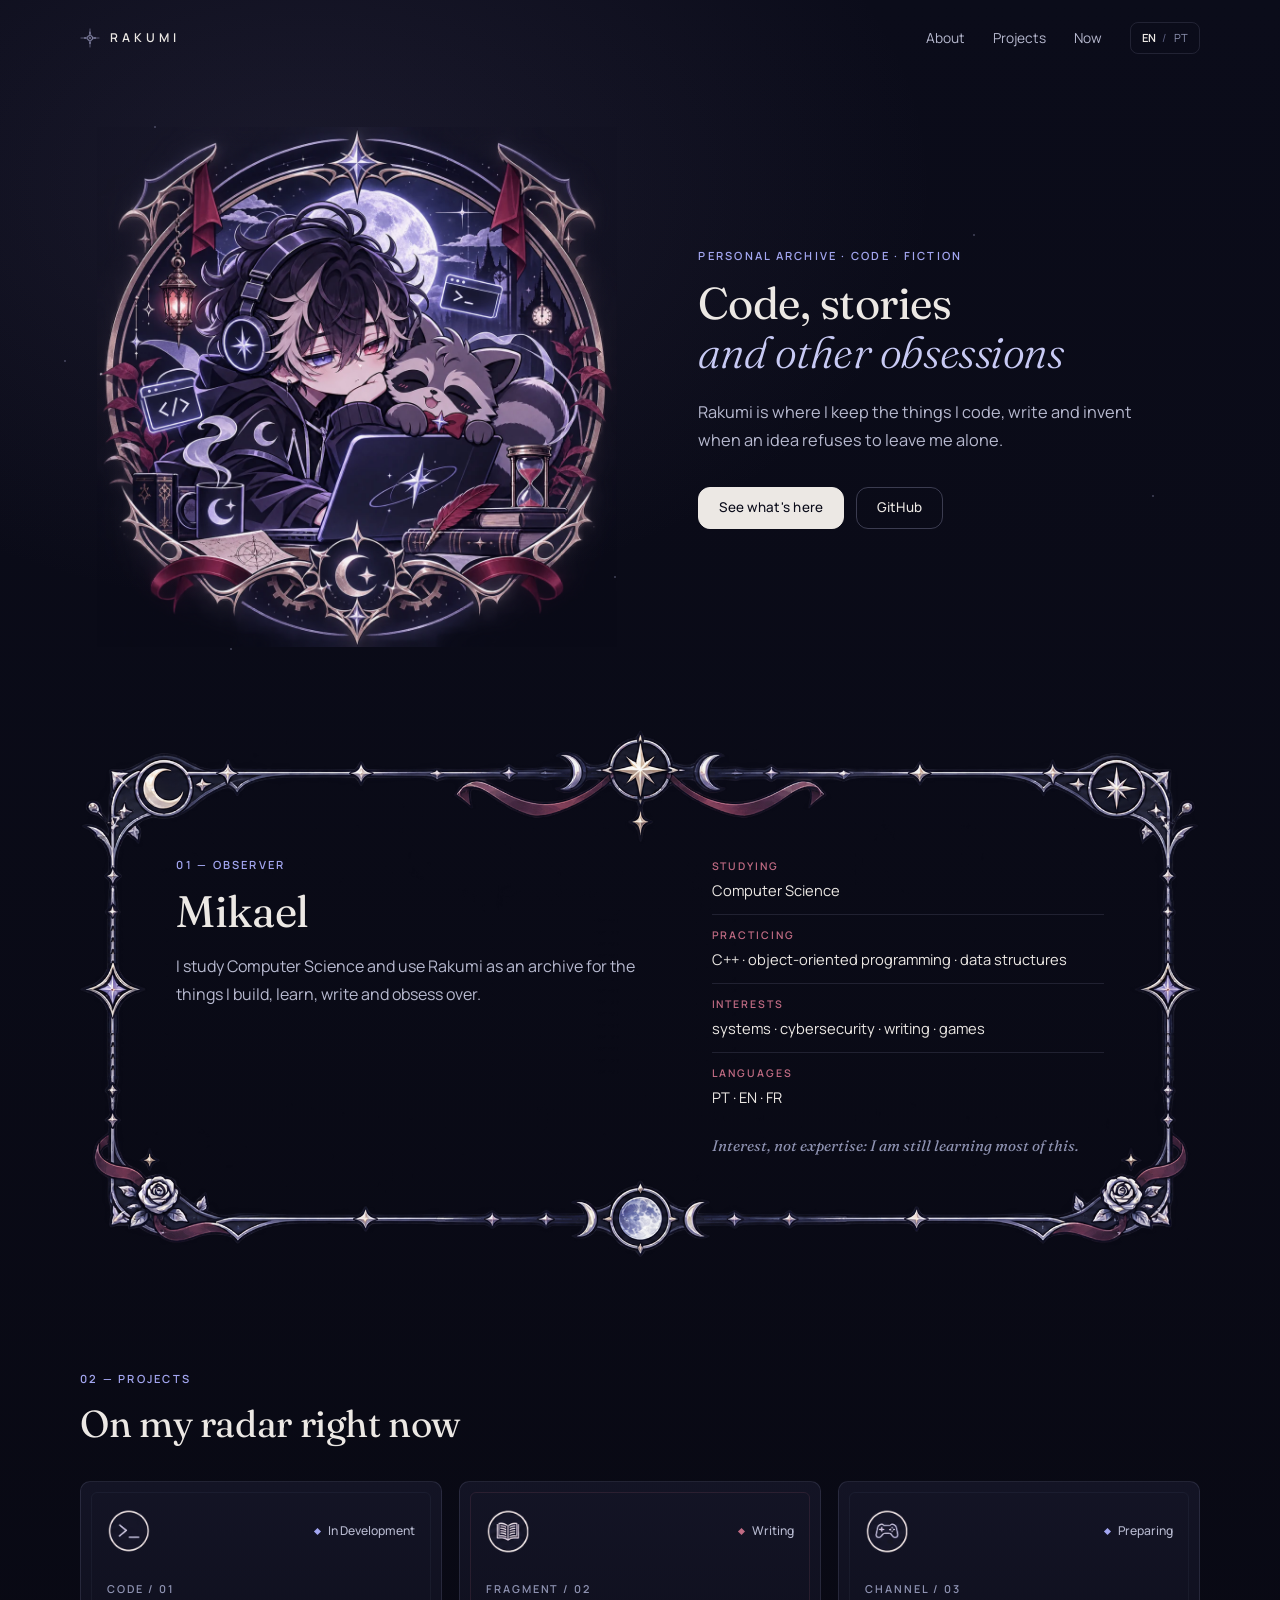
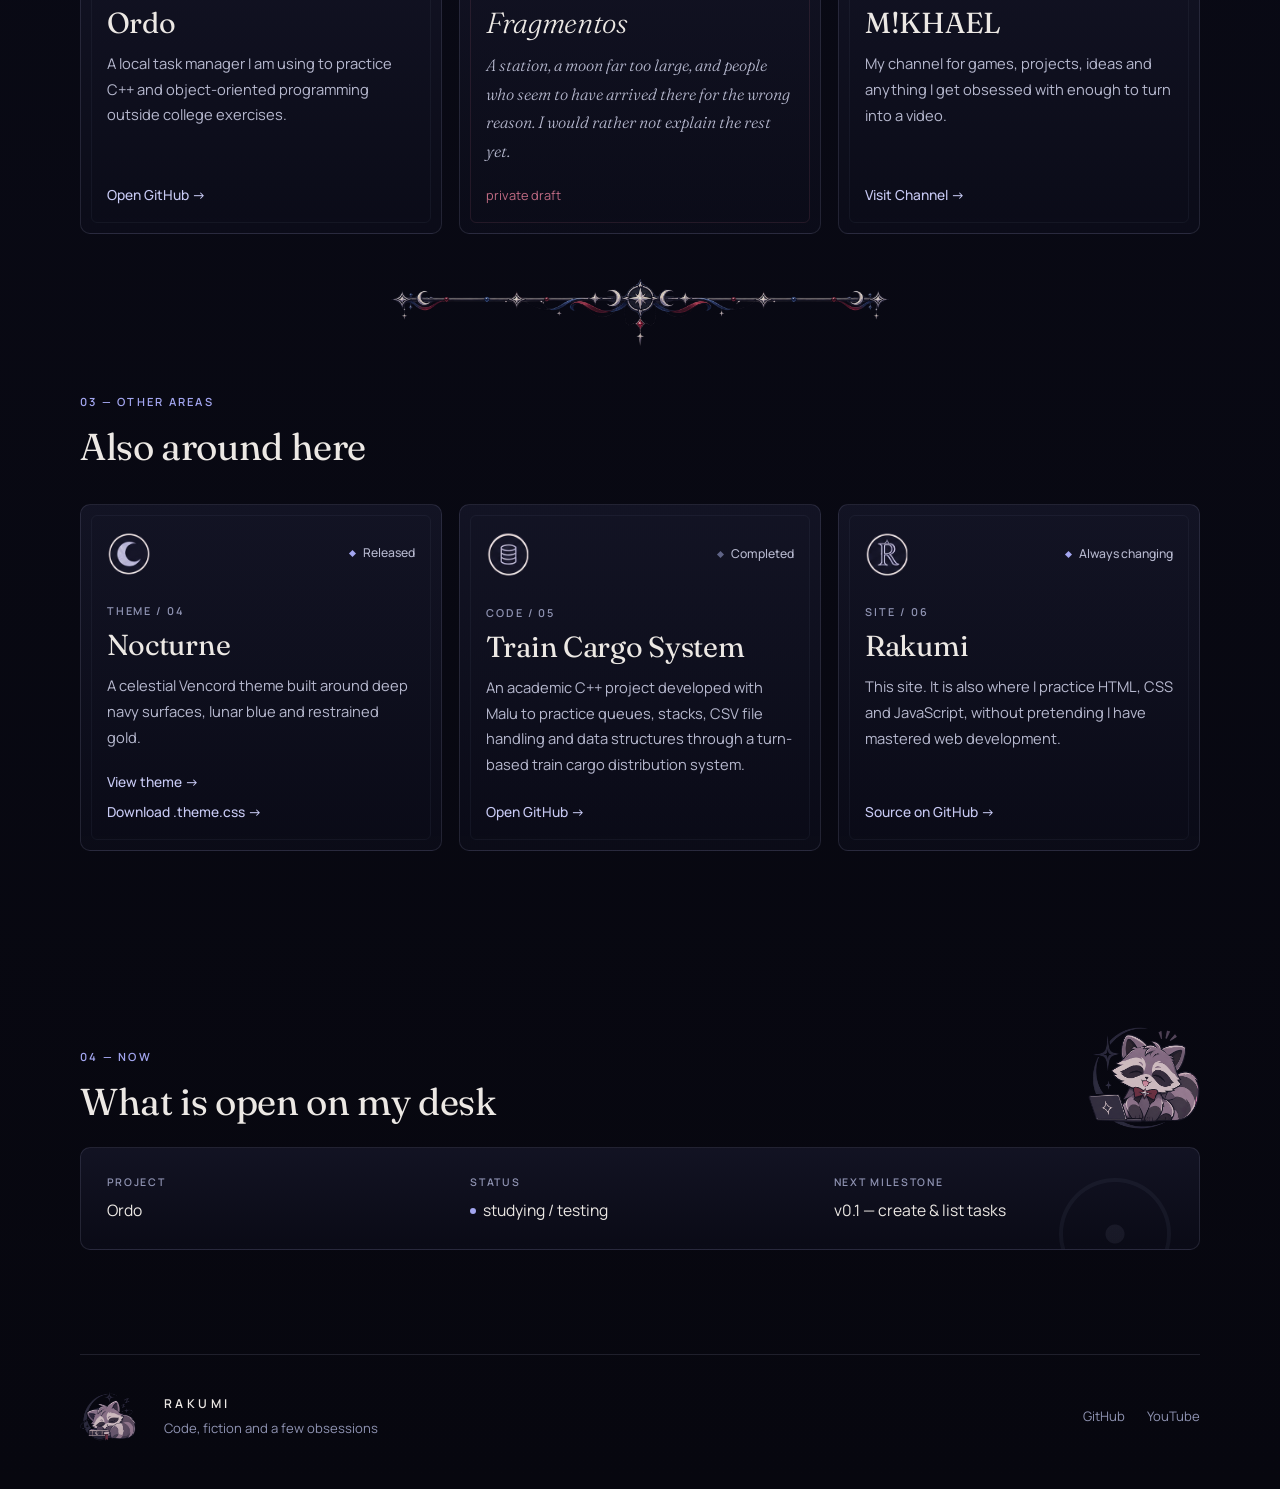
==== index.html @ 51abd550 "style: reformula visual com paleta lunar e artes novas - Paleta navy/lavanda/bordô tirada das artes;" ====
<!DOCTYPE html>
<html lang="en">
<head>
  <meta charset="UTF-8" />
  <meta name="viewport" content="width=device-width, initial-scale=1.0" />
  <meta name="description" content="Rakumi — code, stories and experiments built under the moon." />
  <meta name="theme-color" content="#0b0c1a" />
  <title>Rakumi — Code, stories & other obsessions</title>
  <link rel="icon" type="image/png" sizes="64x64" href="assets/favicon.png" />
  <link rel="preconnect" href="https://fonts.googleapis.com" />
  <link rel="preconnect" href="https://fonts.gstatic.com" crossorigin />
  <link rel="stylesheet" href="style.css" />
</head>

<body>
  <svg class="svg-sprite" aria-hidden="true" width="0" height="0">
    <defs>
      <symbol id="icon-compass" viewBox="0 0 64 64">
        <circle cx="32" cy="32" r="9" />
        <path d="M32 3v15M32 46v15M3 32h15M46 32h15" />
        <path d="M32 13 36 28 51 32 36 36 32 51 28 36 13 32 28 28Z" />
        <circle cx="32" cy="32" r="2.5" class="icon-fill" />
      </symbol>
    </defs>
  </svg>

  <div class="sky" aria-hidden="true">
    <span class="star star-1"></span>
    <span class="star star-2"></span>
    <span class="star star-3"></span>
    <span class="star star-4"></span>
    <span class="star star-5"></span>
    <span class="star star-6"></span>
    <span class="star star-7"></span>
  </div>

  <header class="site-header">
    <a class="brand" href="#top" aria-label="Rakumi home">
      <svg class="brand-mark" aria-hidden="true"><use href="#icon-compass"></use></svg>
      <span>RAKUMI</span>
    </a>

    <div class="header-actions">
      <nav class="nav" aria-label="Primary navigation" data-i18n-aria-label="nav.aria">
        <a href="#about" data-i18n="nav.about">About</a>
        <a href="#projects" data-i18n="nav.projects">Projects</a>
        <a href="#building" data-i18n="nav.building">Now</a>
      </nav>

      <div class="language-switcher" role="group" aria-label="Language" data-i18n-aria-label="language.aria">
        <button class="language-button" type="button" data-lang="en" aria-pressed="true">EN</button>
        <span aria-hidden="true">/</span>
        <button class="language-button" type="button" data-lang="pt" aria-pressed="false">PT</button>
      </div>
    </div>
  </header>

  <main id="top">
    <!-- HERO: arte à esquerda, texto à direita (no mobile, arte em cima). -->
    <section class="hero section">
      <figure class="hero-visual">
        <picture>
          <source srcset="assets/art/oc-emblem.webp" type="image/webp" />
          <img
            class="hero-art"
            src="assets/art/oc-emblem.png"
            alt="My character in headphones, coding beside the raccoon inside a gothic medallion under a full moon"
            data-i18n-alt="hero.alt"
            width="1100"
            height="1100"
            fetchpriority="high"
          />
        </picture>
      </figure>

      <div class="hero-copy">
        <p class="eyebrow" data-i18n="hero.eyebrow">PERSONAL ARCHIVE · CODE · FICTION</p>
        <h1 data-i18n-html="hero.title">Code, stories<br /><em>and other obsessions</em></h1>
        <p class="hero-text" data-i18n="hero.text">
          Rakumi is where I keep the things I code, write and invent when an idea refuses to leave me alone.
        </p>
        <div class="hero-actions">
          <a class="button button-primary" href="#projects" data-i18n="hero.explore">See what's here</a>
          <a class="button button-secondary" href="https://github.com/mikhaelmk" target="_blank" rel="noreferrer">GitHub</a>
        </div>
      </div>
    </section>

    <!-- SOBRE: único lugar com a moldura celestial. -->
    <section id="about" class="section block about">
      <div class="frame">
        <img class="frame-cap" src="assets/ornaments/frame-top.png" alt="" width="1923" height="327" loading="lazy" />
        <div class="frame-body">
          <img class="frame-middle" src="assets/ornaments/frame-middle.png" alt="" width="1923" height="120" loading="lazy" />
          <div class="frame-content about-grid">
            <div class="about-copy">
              <p class="eyebrow" data-i18n="about.eyebrow">01 — OBSERVER</p>
              <h2 data-i18n="about.title">Mikael</h2>
              <p class="section-text" data-i18n="about.text">
                I study Computer Science and use Rakumi as an archive for the things I build, learn, write and obsess over.
              </p>
            </div>

            <div class="about-side">
              <dl class="about-facts">
                <div>
                  <dt data-i18n="about.studyLabel">Studying</dt>
                  <dd data-i18n="about.study">Computer Science</dd>
                </div>
                <div>
                  <dt data-i18n="about.practiceLabel">Practicing</dt>
                  <dd data-i18n="about.practice">C++ · object-oriented programming · data structures</dd>
                </div>
                <div>
                  <dt data-i18n="about.interestsLabel">Interests</dt>
                  <dd data-i18n="about.interests">systems · cybersecurity · writing · games</dd>
                </div>
                <div>
                  <dt data-i18n="about.languagesLabel">Languages</dt>
                  <dd>PT · EN · FR</dd>
                </div>
              </dl>
              <p class="about-note" data-i18n="about.interestsNote">Interest, not expertise: I am still learning most of this.</p>
            </div>
          </div>
        </div>
        <img class="frame-cap" src="assets/ornaments/frame-bottom.png" alt="" width="1923" height="311" loading="lazy" />
      </div>
    </section>

    <!-- PROJETOS: cards com ícone, nome, uma frase e um link. -->
    <section id="projects" class="section block projects">
      <header class="section-head">
        <p class="eyebrow" data-i18n="projects.eyebrow">02 — PROJECTS</p>
        <h2 data-i18n="projects.title">On my radar right now</h2>
      </header>

      <div class="project-grid">
        <article class="project-card">
          <div class="card-top">
            <img class="card-icon" src="assets/icons/icon-terminal.png" alt="" width="106" height="112" loading="lazy" />
            <span class="status" data-i18n="projects.ordo.status">In Development</span>
          </div>
          <p class="kind" data-i18n="projects.ordo.kind">CODE / 01</p>
          <h3 class="card-title">Ordo</h3>
          <p class="card-text" data-i18n="projects.ordo.description">
            A local task manager I am using to practice C++ and object-oriented programming outside college exercises.
          </p>
          <a class="text-link card-link" href="https://github.com/mikhaelmk" target="_blank" rel="noreferrer" data-i18n="projects.ordo.link">Open GitHub →</a>
        </article>

        <article class="project-card project-card--fragment">
          <div class="card-top">
            <img class="card-icon" src="assets/icons/icon-book.png" alt="" width="105" height="112" loading="lazy" />
            <span class="status status--writing" data-i18n="projects.station.status">Writing</span>
          </div>
          <p class="kind" data-i18n="projects.station.kind">FRAGMENT / 02</p>
          <h3 class="card-title" data-i18n="projects.station.title">Fragmentos</h3>
          <p class="card-text" data-i18n="projects.station.description">
            A station, a moon far too large, and people who seem to have arrived there for the wrong reason. I would rather not explain the rest yet.
          </p>
          <span class="card-note" data-i18n="projects.station.link">private draft</span>
        </article>

        <article class="project-card">
          <div class="card-top">
            <img class="card-icon" src="assets/icons/icon-gamepad.png" alt="" width="105" height="112" loading="lazy" />
            <span class="status" data-i18n="projects.channel.status">Preparing</span>
          </div>
          <p class="kind" data-i18n="projects.channel.kind">CHANNEL / 03</p>
          <h3 class="card-title" data-i18n="projects.channel.title">M!KHAEL</h3>
          <p class="card-text" data-i18n="projects.channel.description">
            My channel for games, projects, ideas and anything I get obsessed with enough to turn into a video.
          </p>
          <a class="text-link card-link" href="https://www.youtube.com/@mikhael_mk" target="_blank" rel="noreferrer" data-i18n="projects.channel.link">Visit Channel →</a>
        </article>
      </div>
    </section>

    <div class="ornament section" aria-hidden="true">
      <img src="assets/ornaments/divider-crescents.png" alt="" width="1600" height="224" loading="lazy" />
    </div>

    <!-- OUTRAS ÁREAS -->
    <section id="elsewhere" class="section block elsewhere">
      <header class="section-head">
        <p class="eyebrow" data-i18n="other.eyebrow">03 — OTHER AREAS</p>
        <h2 data-i18n="other.title">Also around here</h2>
      </header>

      <div class="project-grid">
        <article class="project-card">
          <div class="card-top">
            <img class="card-icon" src="assets/icons/icon-moon.png" alt="" width="108" height="112" loading="lazy" />
            <span class="status" data-i18n="nocturne.status">Released</span>
          </div>
          <p class="kind" data-i18n="nocturne.kind">THEME / 04</p>
          <h3 class="card-title">Nocturne</h3>
          <p class="card-text" data-i18n="nocturne.description">A celestial Vencord theme built around deep navy surfaces, lunar blue and restrained gold.</p>
          <div class="card-links">
            <a class="text-link" href="nocturne.html" data-i18n="nocturne.view">View theme →</a>
            <a class="text-link" href="themes/Nocturne.theme.css" download data-i18n="nocturne.downloadLink">Download .theme.css →</a>
          </div>
        </article>

        <article class="project-card">
          <div class="card-top">
            <img class="card-icon" src="assets/icons/icon-database.png" alt="" width="104" height="112" loading="lazy" />
            <span class="status status--done" data-i18n="projects.train.status">Completed</span>
          </div>
          <p class="kind" data-i18n="projects.train.kind">CODE / 05</p>
          <h3 class="card-title" data-i18n="projects.train.title">Train Cargo System</h3>
          <p class="card-text" data-i18n="projects.train.description">
            An academic C++ project developed with Malu to practice queues, stacks, CSV file handling and data structures through a turn-based train cargo distribution system.
          </p>
          <a class="text-link card-link" href="https://github.com/maluscheiffer/Trabalho1_Estrutura_de_Dados" target="_blank" rel="noreferrer" data-i18n="projects.train.link">Open GitHub →</a>
        </article>

        <article class="project-card">
          <div class="card-top">
            <img class="card-icon" src="assets/icons/icon-rakumi.png" alt="" width="105" height="112" loading="lazy" />
            <span class="status" data-i18n="projects.rakumi.status">Always changing</span>
          </div>
          <p class="kind" data-i18n="projects.rakumi.kind">SITE / 06</p>
          <h3 class="card-title">Rakumi</h3>
          <p class="card-text" data-i18n="projects.rakumi.description">
            This site. It is also where I practice HTML, CSS and JavaScript, without pretending I have mastered web development.
          </p>
          <a class="text-link card-link" href="https://github.com/mikhaelmk/rakumi-web" target="_blank" rel="noreferrer" data-i18n="projects.rakumi.link">Source on GitHub →</a>
        </article>
      </div>
    </section>

    <!-- AGORA -->
    <section id="building" class="section block now">
      <div class="now-head">
        <header class="section-head">
          <p class="eyebrow" data-i18n="building.eyebrow">04 — NOW</p>
          <h2 data-i18n="building.title">What is open on my desk</h2>
        </header>
        <img class="now-sticker" src="assets/art/raccoon-laptop.png" alt="" width="420" height="381" loading="lazy" />
      </div>

      <dl class="now-list">
        <div>
          <dt data-i18n="building.project">Project</dt>
          <dd>Ordo</dd>
        </div>
        <div>
          <dt data-i18n="building.statusLabel">Status</dt>
          <dd><i class="signal-dot"></i><span data-i18n="building.status">studying / testing</span></dd>
        </div>
        <div>
          <dt data-i18n="building.nextMilestone">Next milestone</dt>
          <dd data-i18n="building.milestone">v0.1 — create &amp; list tasks</dd>
        </div>
      </dl>
    </section>
  </main>

  <footer class="footer">
    <img class="footer-sticker" src="assets/art/raccoon-sleeping.png" alt="" width="420" height="373" loading="lazy" />
    <div>
      <strong>RAKUMI</strong>
      <p data-i18n="footer.tagline">Code, fiction and a few obsessions</p>
    </div>
    <div class="footer-links">
      <a href="https://github.com/mikhaelmk" target="_blank" rel="noreferrer">GitHub</a>
      <a href="https://www.youtube.com/@mikhael_mk" target="_blank" rel="noreferrer">YouTube</a>
    </div>
    <span class="footer-status"><i class="signal-dot"></i><span data-i18n="footer.status">online · 2026</span></span>
  </footer>

  <script src="script.js"></script>
</body>
</html>
---- style.css ----
@import url("https://fonts.googleapis.com/css2?family=Fraunces:ital,opsz,wght@0,9..144,300..600;1,9..144,300..500&family=Manrope:wght@400;500;600&display=swap");

/* =========================================================
   01. TOKENS
   Paleta tirada das artes novas (contornos lavanda, fitas
   bordô, prata/marfim, navy quase preto da moldura).
   ========================================================= */

:root {
  --bg: #0b0c1a;            /* azul-preto */
  --bg-deep: #07070f;
  --surface: #14152a;       /* navy um pouco mais claro */

  --text: #ece8e4;          /* marfim frio */
  --text-soft: #b7b9cf;     /* azul-cinza claro */
  --muted: #8f93b2;
  --faint: #5f6386;         /* só decoração, nunca texto essencial */

  --lunar: #a3a6f0;         /* lavanda / azul lunar dos contornos */
  --lunar-soft: #c8caf4;
  --violet: #6e6290;        /* violeta dessaturado */
  --wine: #7e2c45;          /* bordô das fitas */
  --wine-soft: #c06b83;     /* bordô legível em texto pequeno */
  --gold: #d7c29a;          /* dourado: raro, só em detalhes mínimos */

  --line: rgba(200, 202, 244, 0.12);
  --line-strong: rgba(200, 202, 244, 0.26);

  /* Nomes antigos, ainda usados por nocturne.css */
  --accent: var(--lunar);
  --accent-strong: var(--lunar-soft);
  --border: var(--line);
  --border-strong: var(--line-strong);

  --max-width: 1120px;
  --measure: 34rem;

  --font-display: "Fraunces", "Iowan Old Style", Georgia, serif;
  --font-body: "Manrope", system-ui, -apple-system, BlinkMacSystemFont, "Segoe UI", sans-serif;
}


/* =========================================================
   02. RESET / BASE
   ========================================================= */

*,
*::before,
*::after {
  box-sizing: border-box;
}

html {
  scroll-behavior: smooth;
  -webkit-text-size-adjust: 100%;
}

body {
  margin: 0;
  min-height: 100vh;
  overflow-x: hidden;
  background-color: var(--bg);
  /* Um único brilho lunar atrás do hero; o resto é navy liso. */
  background-image:
    radial-gradient(ellipse 56rem 38rem at 24% 6%, rgba(110, 98, 144, 0.16), transparent 70%),
    linear-gradient(180deg, var(--bg) 0%, var(--bg-deep) 100%);
  color: var(--text);
  font-family: var(--font-body);
  font-size: 1rem;
  line-height: 1.7;
  -webkit-font-smoothing: antialiased;
}

img,
svg {
  max-width: 100%;
}

img {
  display: block;
  height: auto;
}

a {
  color: inherit;
  text-decoration: none;
}

button {
  font: inherit;
}

::selection {
  background: rgba(163, 166, 240, 0.28);
  color: var(--text);
}

.section,
.site-header,
.footer {
  width: min(calc(100% - 2.5rem), var(--max-width));
  margin-inline: auto;
}

.block {
  padding-block: clamp(3.5rem, 7vw, 5.5rem);
}

/* O divisor já separa as seções; não precisa de espaço dobrado. */
.ornament + .block {
  padding-top: clamp(1.75rem, 3.5vw, 2.75rem);
}

.block:has(+ .ornament) {
  padding-bottom: clamp(1.75rem, 3.5vw, 2.75rem);
}


/* =========================================================
   03. CÉU DE FUNDO — poucas estrelas, só piscando devagar
   ========================================================= */

.sky {
  position: fixed;
  inset: 0;
  z-index: -1;
  pointer-events: none;
}

.star {
  position: absolute;
  width: 2px;
  height: 2px;
  border-radius: 50%;
  background: var(--lunar-soft);
  opacity: 0.3;
  animation: twinkle 7s ease-in-out infinite alternate;
}

.star-1 { top: 14%; left: 12%; }
.star-2 { top: 26%; left: 76%; animation-delay: -2s; }
.star-3 { top: 55%; left: 90%; animation-delay: -4s; }
.star-4 { top: 72%; left: 18%; animation-delay: -1s; animation-duration: 9s; }
.star-5 { top: 88%; left: 64%; animation-delay: -5s; }
.star-6 { top: 40%; left: 5%; animation-delay: -3s; animation-duration: 10s; }
.star-7 { top: 64%; left: 48%; animation-delay: -6s; animation-duration: 8s; }


/* =========================================================
   04. ÍCONES SVG (marca do header)
   ========================================================= */

.svg-sprite {
  position: absolute;
  width: 0;
  height: 0;
  overflow: hidden;
}

svg use {
  vector-effect: non-scaling-stroke;
}

.brand-mark {
  fill: none;
  stroke: currentColor;
  stroke-width: 1.25;
  stroke-linecap: round;
  stroke-linejoin: round;
}

.icon-fill {
  fill: currentColor;
  stroke: none;
}

.icon-gold {
  fill: var(--gold);
  stroke: none;
}


/* =========================================================
   05. HEADER
   ========================================================= */

.site-header {
  position: relative;
  z-index: 20;
  min-height: 76px;
  display: flex;
  align-items: center;
  justify-content: space-between;
  gap: 2rem;
}

.brand {
  display: inline-flex;
  align-items: center;
  gap: 0.65rem;
  color: var(--text);
  font-size: 0.76rem;
  font-weight: 600;
  letter-spacing: 0.32em;
}

.brand-mark {
  width: 20px;
  height: 20px;
  flex: 0 0 auto;
  color: var(--lunar-soft);
}

.header-actions {
  display: flex;
  align-items: center;
  gap: 1.75rem;
}

.nav {
  display: flex;
  gap: 1.75rem;
  color: var(--text-soft);
  font-size: 0.86rem;
}

.nav a {
  position: relative;
  padding-block: 0.35rem;
  transition: color 180ms ease;
}

.nav a::after {
  content: "";
  position: absolute;
  left: 0;
  right: 100%;
  bottom: 0;
  height: 1px;
  background: var(--lunar);
  transition: right 220ms ease;
}

.nav a:hover,
.nav a:focus-visible {
  color: var(--text);
}

.nav a:hover::after,
.nav a:focus-visible::after {
  right: 0;
}

.language-switcher {
  display: inline-flex;
  align-items: center;
  gap: 0.3rem;
  min-height: 32px;
  padding: 0 0.6rem;
  border: 1px solid var(--line);
  border-radius: 8px;
  color: var(--faint);
  font-size: 0.7rem;
  letter-spacing: 0.1em;
}

.language-button {
  appearance: none;
  border: 0;
  padding: 0.3rem 0.1rem;
  background: transparent;
  color: var(--muted);
  cursor: pointer;
  transition: color 160ms ease;
}

.language-button:hover,
.language-button:focus-visible,
.language-button.is-active {
  color: var(--text);
}

.language-button.is-active {
  font-weight: 600;
}

.language-button:focus-visible,
.nav a:focus-visible,
.brand:focus-visible,
.text-link:focus-visible,
.footer-links a:focus-visible {
  outline: 1px solid var(--lunar);
  outline-offset: 4px;
}


/* =========================================================
   06. TIPOGRAFIA COMPARTILHADA
   Serif (Fraunces) só em títulos e nomes de projetos;
   Manrope no resto.
   ========================================================= */

h1,
h2,
h3 {
  margin: 0;
  color: var(--text);
  font-family: var(--font-display);
  font-optical-sizing: auto;
  font-weight: 400;
  letter-spacing: -0.01em;
  text-wrap: balance;
}

.eyebrow {
  margin: 0 0 0.9rem;
  color: var(--lunar);
  font-family: var(--font-body);
  font-size: 0.7rem;
  font-weight: 600;
  letter-spacing: 0.2em;
  text-transform: uppercase;
}

.section-head h2,
.section-heading h2 {
  font-size: clamp(1.7rem, 1.3rem + 1.3vw, 2.35rem);
  line-height: 1.15;
}

.section-text {
  max-width: var(--measure);
  margin: 1.1rem 0 0;
  color: var(--text-soft);
  font-size: 1rem;
  line-height: 1.75;
}

.kind {
  color: var(--muted);
  font-size: 0.68rem;
  font-weight: 600;
  letter-spacing: 0.18em;
  text-transform: uppercase;
}

.status {
  display: inline-flex;
  align-items: center;
  gap: 0.5rem;
  color: var(--text-soft);
  font-size: 0.76rem;
  font-weight: 500;
}

.status::before {
  content: "";
  width: 5px;
  height: 5px;
  flex: none;
  background: var(--lunar);
  transform: rotate(45deg);
}

.status--writing::before {
  background: var(--wine-soft);
}

.status--done::before {
  background: var(--faint);
}

.text-link {
  display: inline-flex;
  align-items: center;
  margin-top: 1rem;
  border-bottom: 1px solid transparent;
  color: var(--lunar-soft);
  font-size: 0.86rem;
  font-weight: 500;
  transition: color 160ms ease, border-color 160ms ease;
}

.text-link:hover,
.text-link:focus-visible {
  border-color: var(--line-strong);
  color: var(--text);
}


/* =========================================================
   07. BOTÕES
   ========================================================= */

.hero-actions {
  display: flex;
  flex-wrap: wrap;
  gap: 0.7rem;
  margin-top: 2rem;
}

.button {
  display: inline-flex;
  min-height: 42px;
  align-items: center;
  justify-content: center;
  padding: 0 1.25rem;
  border: 1px solid var(--line-strong);
  border-radius: 12px;
  font-size: 0.84rem;
  font-weight: 500;
  letter-spacing: 0.02em;
  transition: background-color 180ms ease, border-color 180ms ease, color 180ms ease;
}

.button:focus-visible {
  outline: 1px solid var(--lunar);
  outline-offset: 4px;
}

.button-primary {
  border-color: var(--text);
  background: var(--text);
  color: var(--bg);
}

.button-primary:hover {
  border-color: var(--lunar-soft);
  background: var(--lunar-soft);
}

.button-secondary {
  background: transparent;
  color: var(--text);
}

.button-secondary:hover {
  border-color: var(--lunar);
}


/* =========================================================
   08. HERO
   ========================================================= */

.hero {
  display: grid;
  grid-template-columns: minmax(0, 1.05fr) minmax(0, 0.95fr);
  align-items: center;
  gap: clamp(2rem, 5vw, 4.5rem);
  padding: clamp(1.5rem, 4vw, 3.5rem) 0 clamp(1.5rem, 3vw, 2.5rem);
}

.hero-visual {
  margin: 0;
  display: flex;
  justify-content: center;
  animation: rise 800ms ease both;
}

.hero-art {
  width: 100%;
  max-width: 520px;
}

.hero-copy {
  min-width: 0;
  max-width: 31rem;
}

.hero h1 {
  font-size: clamp(2rem, 1.5rem + 1.6vw, 2.9rem);
  font-weight: 400;
  line-height: 1.1;
}

.hero h1 em {
  color: var(--lunar-soft);
  font-style: italic;
  font-weight: 300;
}

.hero-text {
  max-width: 29rem;
  margin: 1.3rem 0 0;
  color: var(--text-soft);
  font-size: 1.02rem;
  line-height: 1.75;
}


/* =========================================================
   09. DIVISORES ORNAMENTAIS (PNG)
   ========================================================= */

.ornament {
  display: flex;
  justify-content: center;
  pointer-events: none;
  user-select: none;
}

.ornament img {
  width: min(88%, 500px);
  opacity: 0.9;
}


/* =========================================================
   10. MOLDURA CELESTIAL (só na seção Sobre)
   A moldura foi fatiada em topo / meio / base. Topo e base
   mantêm a proporção original; entre eles só a barra lateral
   lisa se repete, então luas e estrelas nunca se deformam.
   Medidas em cqw = % da largura da própria moldura.
   ========================================================= */

.frame {
  container-type: inline-size;
  position: relative;
}

.frame-cap {
  position: relative;
  width: 100%;
  pointer-events: none;
  user-select: none;
}

.frame-body {
  position: relative;
  display: flow-root;
  min-height: 6.24cqw;
  margin-block: -1px;
  background: url("assets/ornaments/frame-fill.png") center top / 100% auto repeat-y;
}

.frame-middle {
  position: absolute;
  left: 0;
  top: 50%;
  width: 100%;
  transform: translateY(-50%);
  pointer-events: none;
  user-select: none;
}

/* O conteúdo invade a parte vazia do topo e da base, mas para
   antes dos cantos, das fitas e dos medalhões. */
.frame-content {
  position: relative;
  z-index: 1;
  margin: -5.77cqw 0 -7.23cqw;
  padding-inline: max(8.6cqw, 1.6rem);
}

.about-grid {
  display: grid;
  grid-template-columns: minmax(0, 1.1fr) minmax(0, 0.9fr);
  gap: 2rem 3.5rem;
  align-items: start;
}

.about-copy h2 {
  font-size: clamp(2rem, 1.5rem + 1.6vw, 2.75rem);
  line-height: 1.05;
}

.about-facts {
  margin: 0;
}

.about-facts > div {
  padding: 0.75rem 0;
  border-bottom: 1px solid var(--line);
}

.about-facts > div:first-child {
  padding-top: 0.2rem;
}

.about-facts > div:last-child {
  border-bottom: 0;
}

/* Sem divisores em volta do Sobre: só espaço. */
.about {
  padding-top: clamp(1.5rem, 3.5vw, 2.75rem);
  padding-bottom: clamp(1rem, 2vw, 1.5rem);
}

.about-facts dt {
  margin-bottom: 0.2rem;
  color: var(--wine-soft);
  font-size: 0.66rem;
  font-weight: 600;
  letter-spacing: 0.18em;
  text-transform: uppercase;
}

.about-facts dd {
  margin: 0;
  color: var(--text);
  font-size: 0.92rem;
  line-height: 1.55;
}

.about-note {
  margin: 0.9rem 0 0;
  color: var(--muted);
  font-family: var(--font-display);
  font-size: 0.95rem;
  font-style: italic;
  line-height: 1.5;
}


/* =========================================================
   11. PROJETOS — lista editorial, sem cards
   ========================================================= */

.section-head {
  max-width: 40rem;
}

.projects .section-head,
.elsewhere .section-head {
  margin-bottom: 2.25rem;
}

/* Cards dos projetos: ícone, rótulo, nome, uma frase e um link. */
.project-grid {
  display: grid;
  grid-template-columns: repeat(3, minmax(0, 1fr));
  gap: 1.1rem;
}

.project-card {
  position: relative;
  isolation: isolate;
  display: flex;
  flex-direction: column;
  min-height: 330px;
  padding: 1.6rem;
  border: 1px solid var(--line);
  border-radius: 10px;
  background: linear-gradient(180deg, rgba(28, 29, 51, 0.55), rgba(14, 15, 30, 0.5));
  transition: transform 180ms ease, border-color 180ms ease;
}

/* moldura interna fina, como nos cards antigos */
.project-card::before {
  content: "";
  position: absolute;
  inset: 10px;
  z-index: -1;
  border: 1px solid rgba(200, 202, 244, 0.05);
  border-radius: 6px;
  pointer-events: none;
}

.project-card:hover {
  transform: translateY(-2px);
  border-color: rgba(163, 166, 240, 0.3);
}

.project-card:focus-within {
  border-color: var(--line-strong);
}

.card-top {
  display: flex;
  align-items: center;
  justify-content: space-between;
  gap: 1rem;
}

.card-icon {
  width: 44px;
}

.project-card .kind {
  margin: 1.6rem 0 0;
}

.card-title {
  margin-top: 0.45rem;
  font-size: clamp(1.5rem, 1.25rem + 0.7vw, 1.9rem);
  line-height: 1.15;
}

.card-text {
  margin: 0.75rem 0 0;
  color: var(--text-soft);
  font-size: 0.92rem;
  line-height: 1.75;
}

.card-link,
.card-note {
  align-self: flex-start;
  margin-top: auto;
  padding-top: 1.25rem;
}

.card-note {
  color: var(--wine-soft);
  font-size: 0.8rem;
}

/* Fragmentos só se diferencia pela tipografia e por um toque de bordô. */
.project-card--fragment::before {
  border-color: rgba(192, 107, 131, 0.14);
}

.project-card--fragment .card-title {
  font-style: italic;
  font-weight: 300;
}

.project-card--fragment .card-text {
  font-family: var(--font-display);
  font-size: 1.02rem;
  font-style: italic;
  font-weight: 300;
}

.entry-meta {
  display: flex;
  flex-wrap: wrap;
  align-items: center;
  gap: 0.4rem 1.25rem;
  margin: 0 0 0.55rem;
}



/* =========================================================
   12. OUTRAS ÁREAS — usa os mesmos cards dos projetos
   ========================================================= */

.card-links {
  display: flex;
  flex-direction: column;
  align-items: flex-start;
  gap: 0.35rem;
  margin-top: auto;
  padding-top: 1.25rem;
}

.card-links .text-link {
  margin-top: 0;
}


/* =========================================================
   13. AGORA
   ========================================================= */

.now-head {
  display: flex;
  align-items: flex-end;
  justify-content: space-between;
  gap: 1.5rem;
}

.now-sticker {
  width: 112px;
  flex: none;
  margin-bottom: -0.35rem;
}

/* Painel em caixa, como o antigo. */
.now-list {
  position: relative;
  overflow: hidden;
  display: grid;
  grid-template-columns: repeat(3, minmax(0, 1fr));
  gap: 1.5rem;
  margin: 1.5rem 0 0;
  padding: 1.6rem;
  border: 1px solid var(--line);
  border-radius: 10px;
  background: linear-gradient(180deg, rgba(28, 29, 51, 0.55), rgba(14, 15, 30, 0.5));
}

/* o círculo apagado no canto do painel antigo */
.now-list::after {
  content: "";
  position: absolute;
  right: 1.75rem;
  bottom: -2.6rem;
  width: 7rem;
  height: 7rem;
  border: 4px solid rgba(200, 202, 244, 0.05);
  border-radius: 50%;
  background: radial-gradient(circle, rgba(200, 202, 244, 0.07) 0 9px, transparent 10px);
  pointer-events: none;
}

.now-list > div {
  position: relative;
  z-index: 1;
  min-width: 0;
}

.now-list dt {
  color: var(--muted);
  font-size: 0.66rem;
  font-weight: 600;
  letter-spacing: 0.16em;
  text-transform: uppercase;
}

.now-list dd {
  margin: 0.3rem 0 0;
  color: var(--text);
  font-size: 0.98rem;
}

.signal-dot {
  display: inline-block;
  width: 6px;
  height: 6px;
  margin-right: 0.45rem;
  border-radius: 50%;
  background: var(--lunar);
  vertical-align: 0.1em;
}


/* =========================================================
   14. FOOTER
   ========================================================= */

.footer {
  display: flex;
  flex-wrap: wrap;
  align-items: center;
  gap: 1rem 1.75rem;
  margin-top: 1rem;
  padding: 2.25rem 0 3rem;
  border-top: 1px solid var(--line);
  color: var(--muted);
  font-size: 0.82rem;
}

.footer-sticker {
  width: 56px;
  flex: none;
}

.footer > div:not(.footer-links) {
  flex: 1 1 14rem;
}

.footer strong {
  color: var(--text);
  font-size: 0.76rem;
  font-weight: 600;
  letter-spacing: 0.28em;
}

.footer p {
  margin: 0.2rem 0 0;
}

.footer-links {
  display: flex;
  gap: 1.4rem;
}

.footer-links a {
  transition: color 160ms ease;
}

.footer-links a:hover,
.footer-links a:focus-visible {
  color: var(--text);
}

.footer-status {
  display: none;
}


/* =========================================================
   15. ANIMAÇÕES
   ========================================================= */

@keyframes twinkle {
  from { opacity: 0.12; }
  to { opacity: 0.5; }
}

@keyframes rise {
  from {
    opacity: 0;
    transform: translateY(8px);
  }

  to {
    opacity: 1;
    transform: none;
  }
}


/* =========================================================
   16. RESPONSIVO
   ========================================================= */

@media (max-width: 860px) {
  /* Hero empilha: arte em cima, texto embaixo. */
  .hero {
    grid-template-columns: minmax(0, 1fr);
    gap: 1.75rem;
    padding-top: 1rem;
  }

  .hero-art {
    max-width: 440px;
  }

  .hero-copy {
    width: 100%;
    max-width: 34rem;
    margin-inline: auto;
  }

  .about-grid {
    grid-template-columns: minmax(0, 1fr);
    gap: 1.75rem;
  }

  .project-grid {
    grid-template-columns: minmax(0, 1fr);
  }

  .project-card {
    min-height: 0;
  }

  .now-list {
    grid-template-columns: minmax(0, 1fr);
    gap: 1.1rem;
  }
}

@media (max-width: 560px) {
  .section,
  .site-header,
  .footer {
    width: min(calc(100% - 2rem), var(--max-width));
  }

  /* Navegação continua visível: desce para uma segunda linha. */
  .site-header {
    flex-wrap: wrap;
    gap: 0 1rem;
    min-height: 0;
    padding-top: 0.9rem;
  }

  .header-actions {
    display: contents;
  }

  .language-switcher {
    min-height: 30px;
  }

  .nav {
    order: 3;
    width: 100%;
    gap: 1.5rem;
    margin-top: 0.75rem;
    padding: 0.35rem 0;
    border-top: 1px solid var(--line);
    font-size: 0.84rem;
  }

  .hero {
    padding-top: 1.5rem;
  }

  .hero-text,
  .section-text {
    font-size: 0.98rem;
    line-height: 1.7;
  }

  .hero-actions .button {
    flex: 1 1 auto;
  }

  .project-card {
    padding: 1.3rem;
  }

  .card-icon {
    width: 40px;
  }

  .project-card .kind {
    margin-top: 1.25rem;
  }

  .now-list {
    padding: 1.3rem;
  }

  .now-sticker {
    width: 84px;
  }

  .footer {
    gap: 0.75rem 1.25rem;
  }

  .footer-sticker {
    width: 48px;
  }
}

@media (prefers-reduced-motion: reduce) {
  *,
  *::before,
  *::after {
    scroll-behavior: auto !important;
    animation-duration: 0.001ms !important;
    animation-iteration-count: 1 !important;
    transition-duration: 0.001ms !important;
  }
}
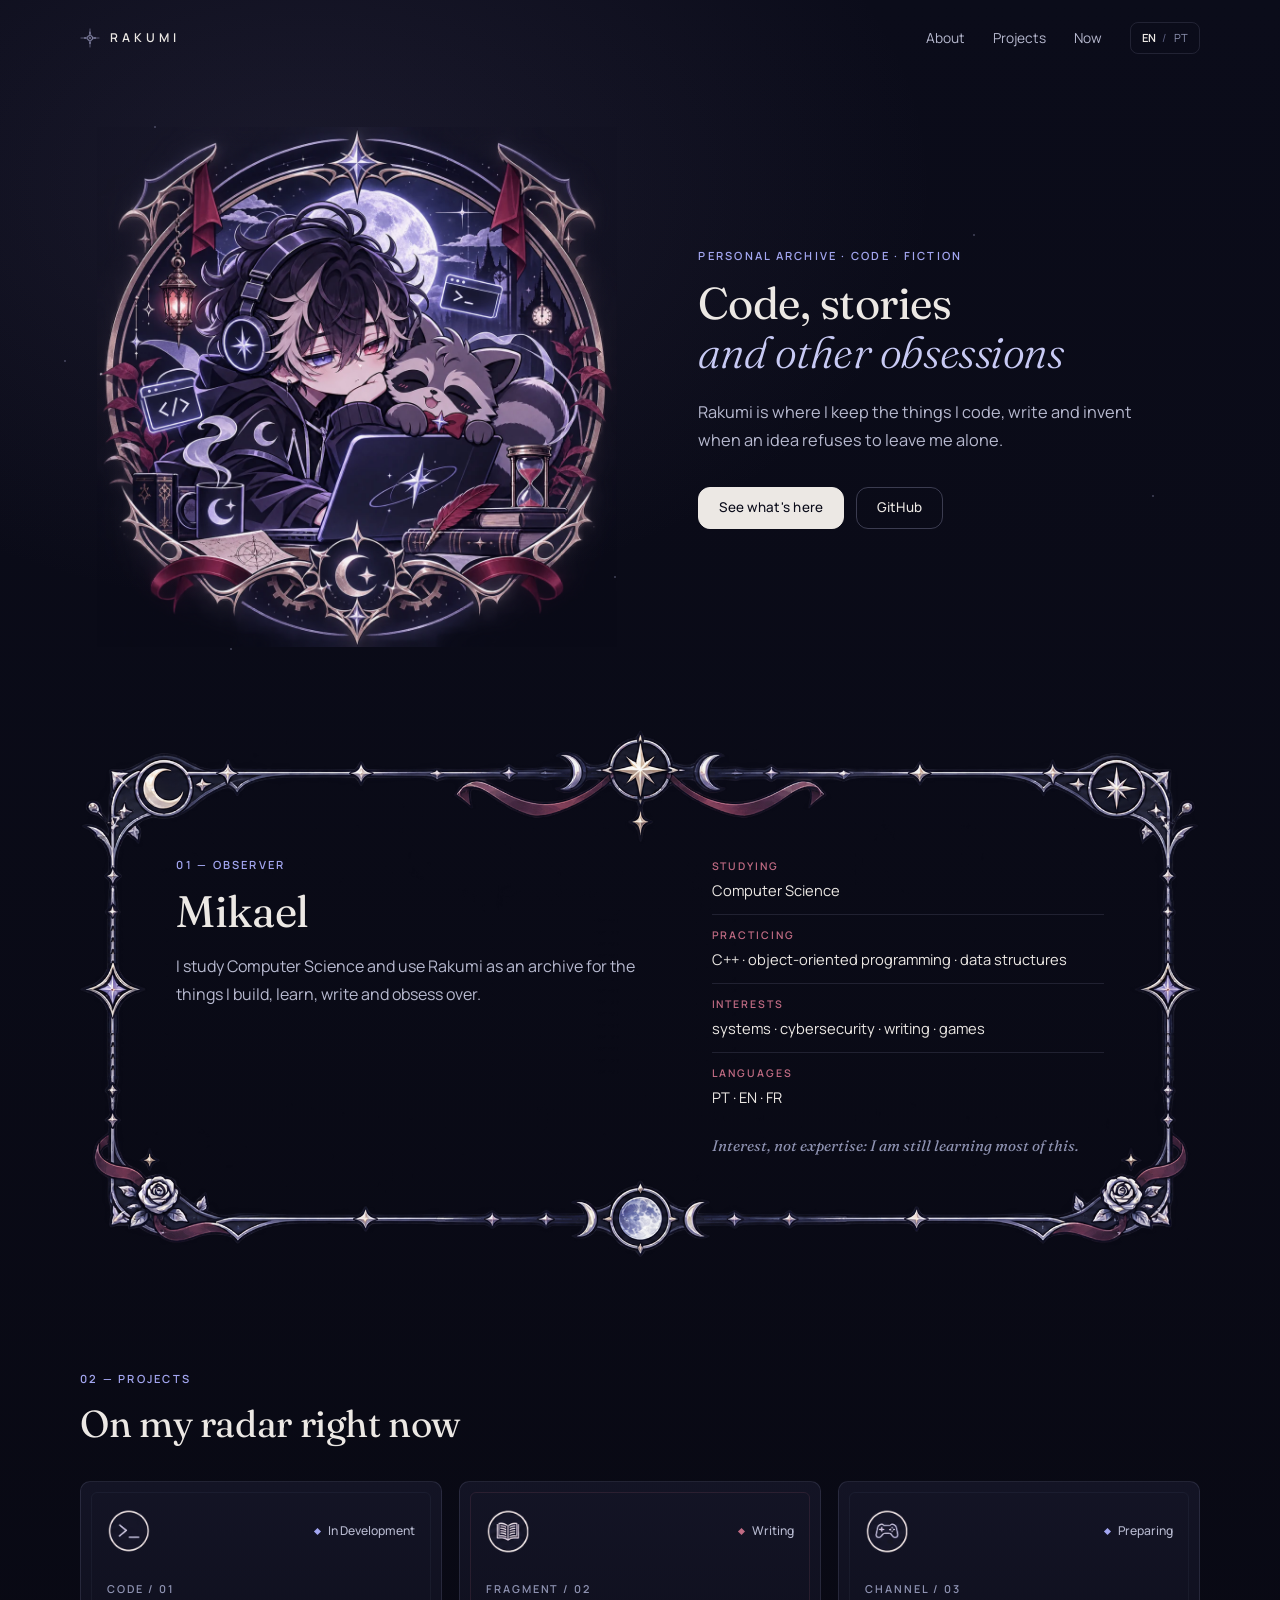
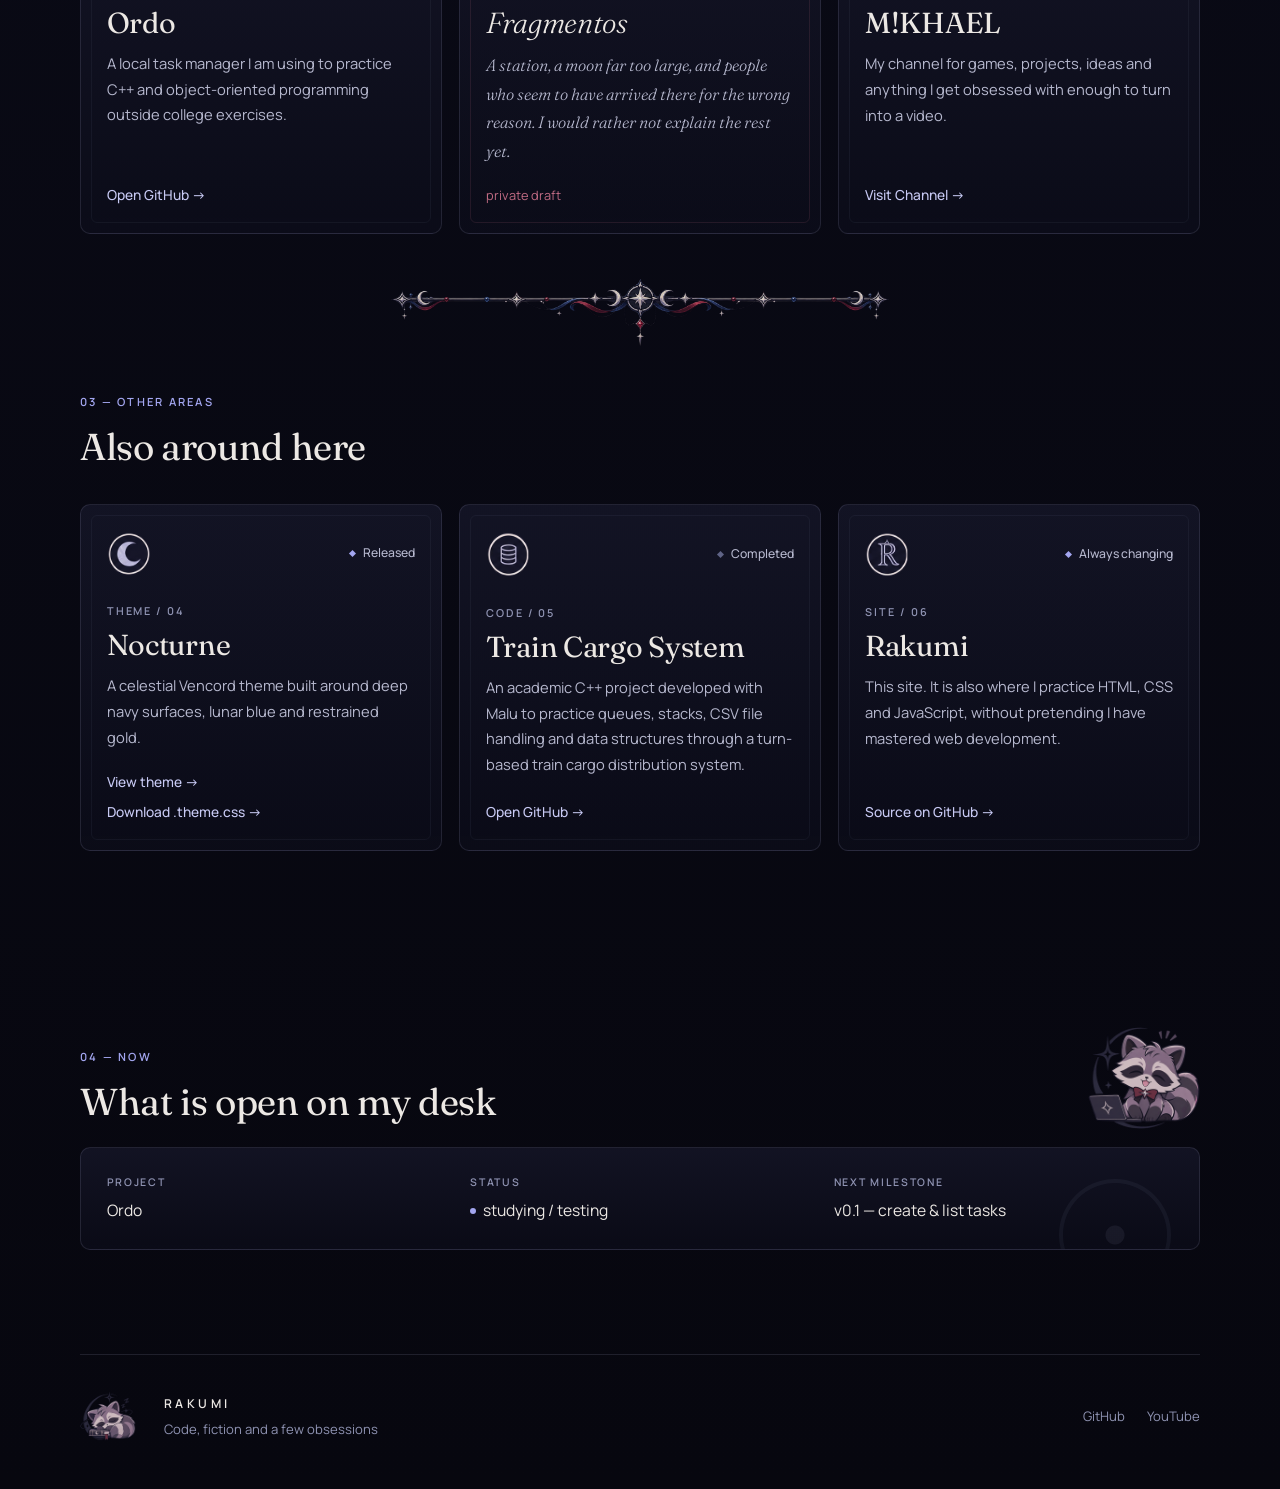
==== commit 6334db86: "perf: resize raccoon stickers to their display size raccoon-laptop is shown at 112px and raccoon-sle" ====
--- a/index.html
+++ b/index.html
@@ -238,7 +238,7 @@
           <p class="eyebrow" data-i18n="building.eyebrow">04 — NOW</p>
           <h2 data-i18n="building.title">What is open on my desk</h2>
         </header>
-        <img class="now-sticker" src="assets/art/raccoon-laptop.png" alt="" width="420" height="381" loading="lazy" />
+        <img class="now-sticker" src="assets/art/raccoon-laptop.png" alt="" width="240" height="218" loading="lazy" />
       </div>
 
       <dl class="now-list">
@@ -259,7 +259,7 @@
   </main>
 
   <footer class="footer">
-    <img class="footer-sticker" src="assets/art/raccoon-sleeping.png" alt="" width="420" height="373" loading="lazy" />
+    <img class="footer-sticker" src="assets/art/raccoon-sleeping.png" alt="" width="128" height="114" loading="lazy" />
     <div>
       <strong>RAKUMI</strong>
       <p data-i18n="footer.tagline">Code, fiction and a few obsessions</p>
@@ -268,7 +268,6 @@
       <a href="https://github.com/mikhaelmk" target="_blank" rel="noreferrer">GitHub</a>
       <a href="https://www.youtube.com/@mikhael_mk" target="_blank" rel="noreferrer">YouTube</a>
     </div>
-    <span class="footer-status"><i class="signal-dot"></i><span data-i18n="footer.status">online · 2026</span></span>
   </footer>
 
   <script src="script.js"></script>
--- a/style.css
+++ b/style.css
@@ -171,11 +171,6 @@
 
 .icon-fill {
   fill: currentColor;
-  stroke: none;
-}
-
-.icon-gold {
-  fill: var(--gold);
   stroke: none;
 }
 
@@ -724,15 +719,6 @@
   font-weight: 300;
 }
 
-.entry-meta {
-  display: flex;
-  flex-wrap: wrap;
-  align-items: center;
-  gap: 0.4rem 1.25rem;
-  margin: 0 0 0.55rem;
-}
-
-
 
 /* =========================================================
    12. OUTRAS ÁREAS — usa os mesmos cards dos projetos
@@ -878,10 +864,6 @@
   color: var(--text);
 }
 
-.footer-status {
-  display: none;
-}
-
 
 /* =========================================================
    15. ANIMAÇÕES
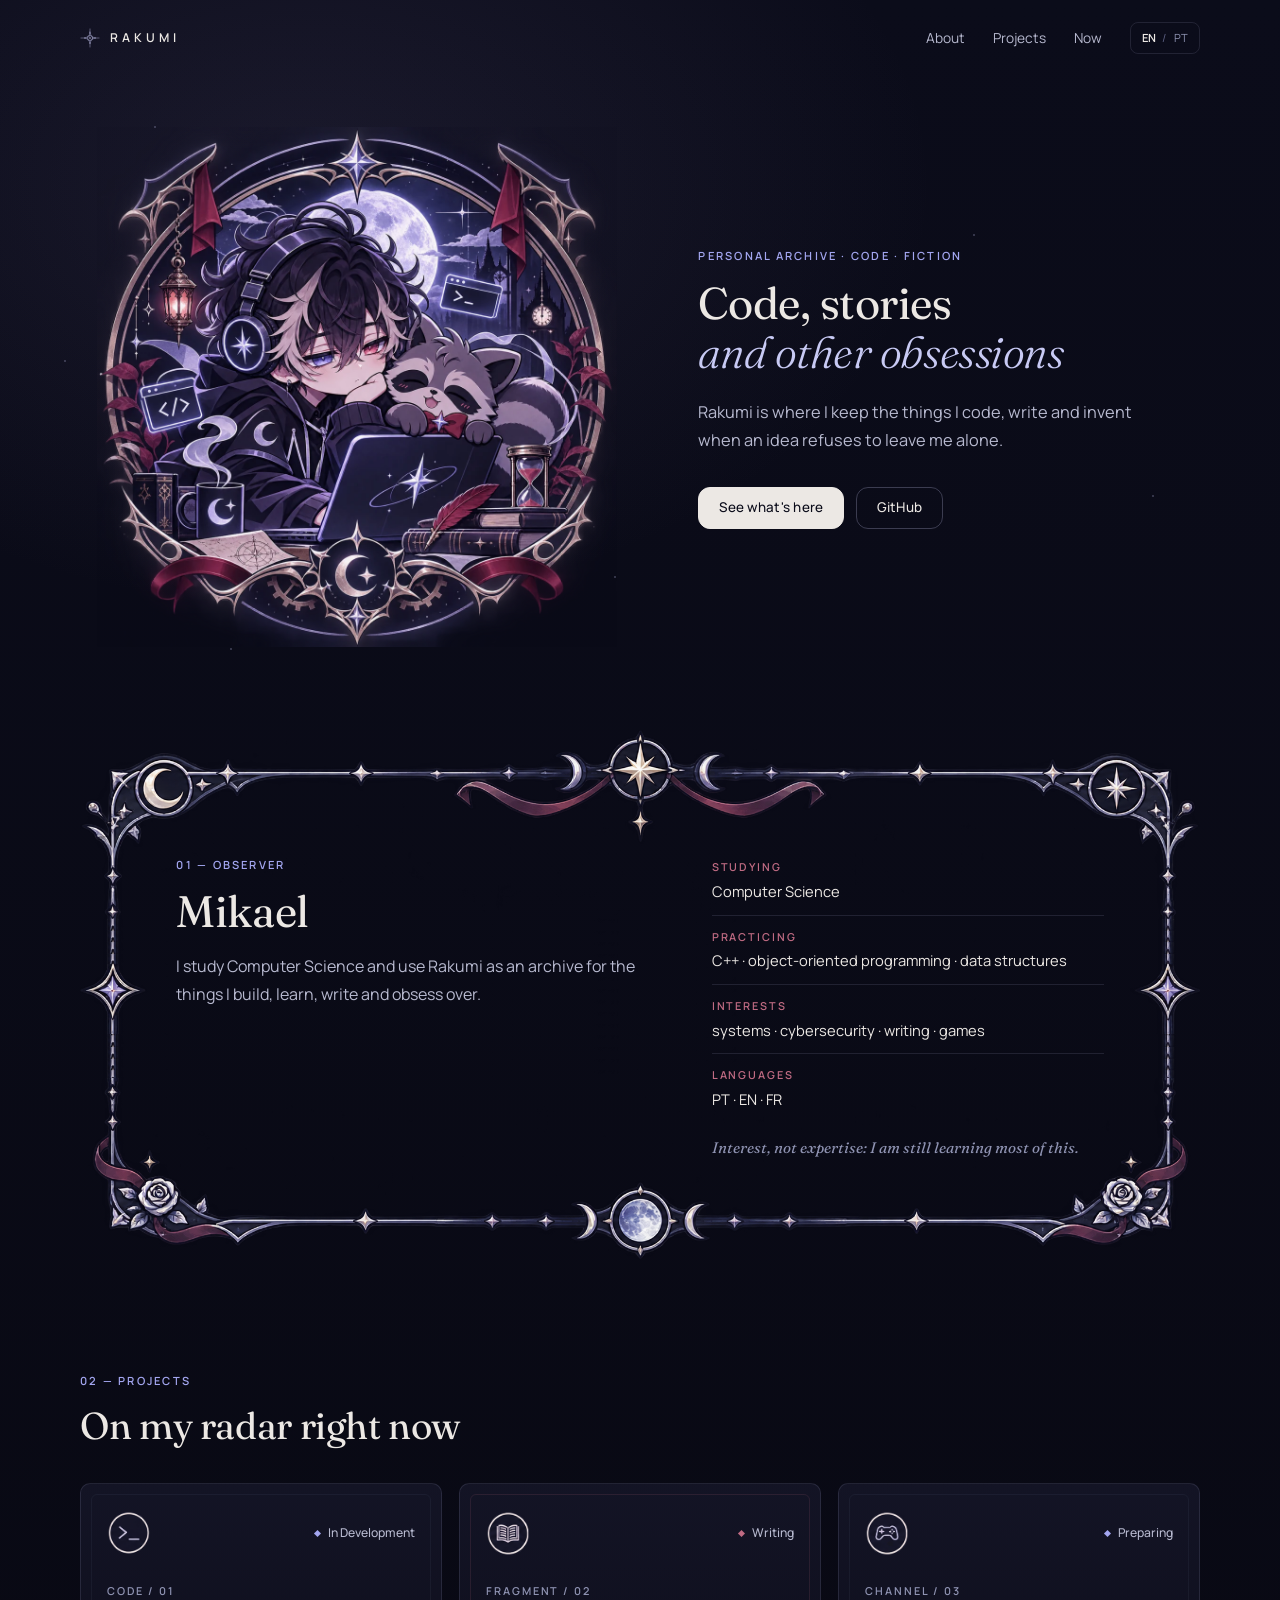
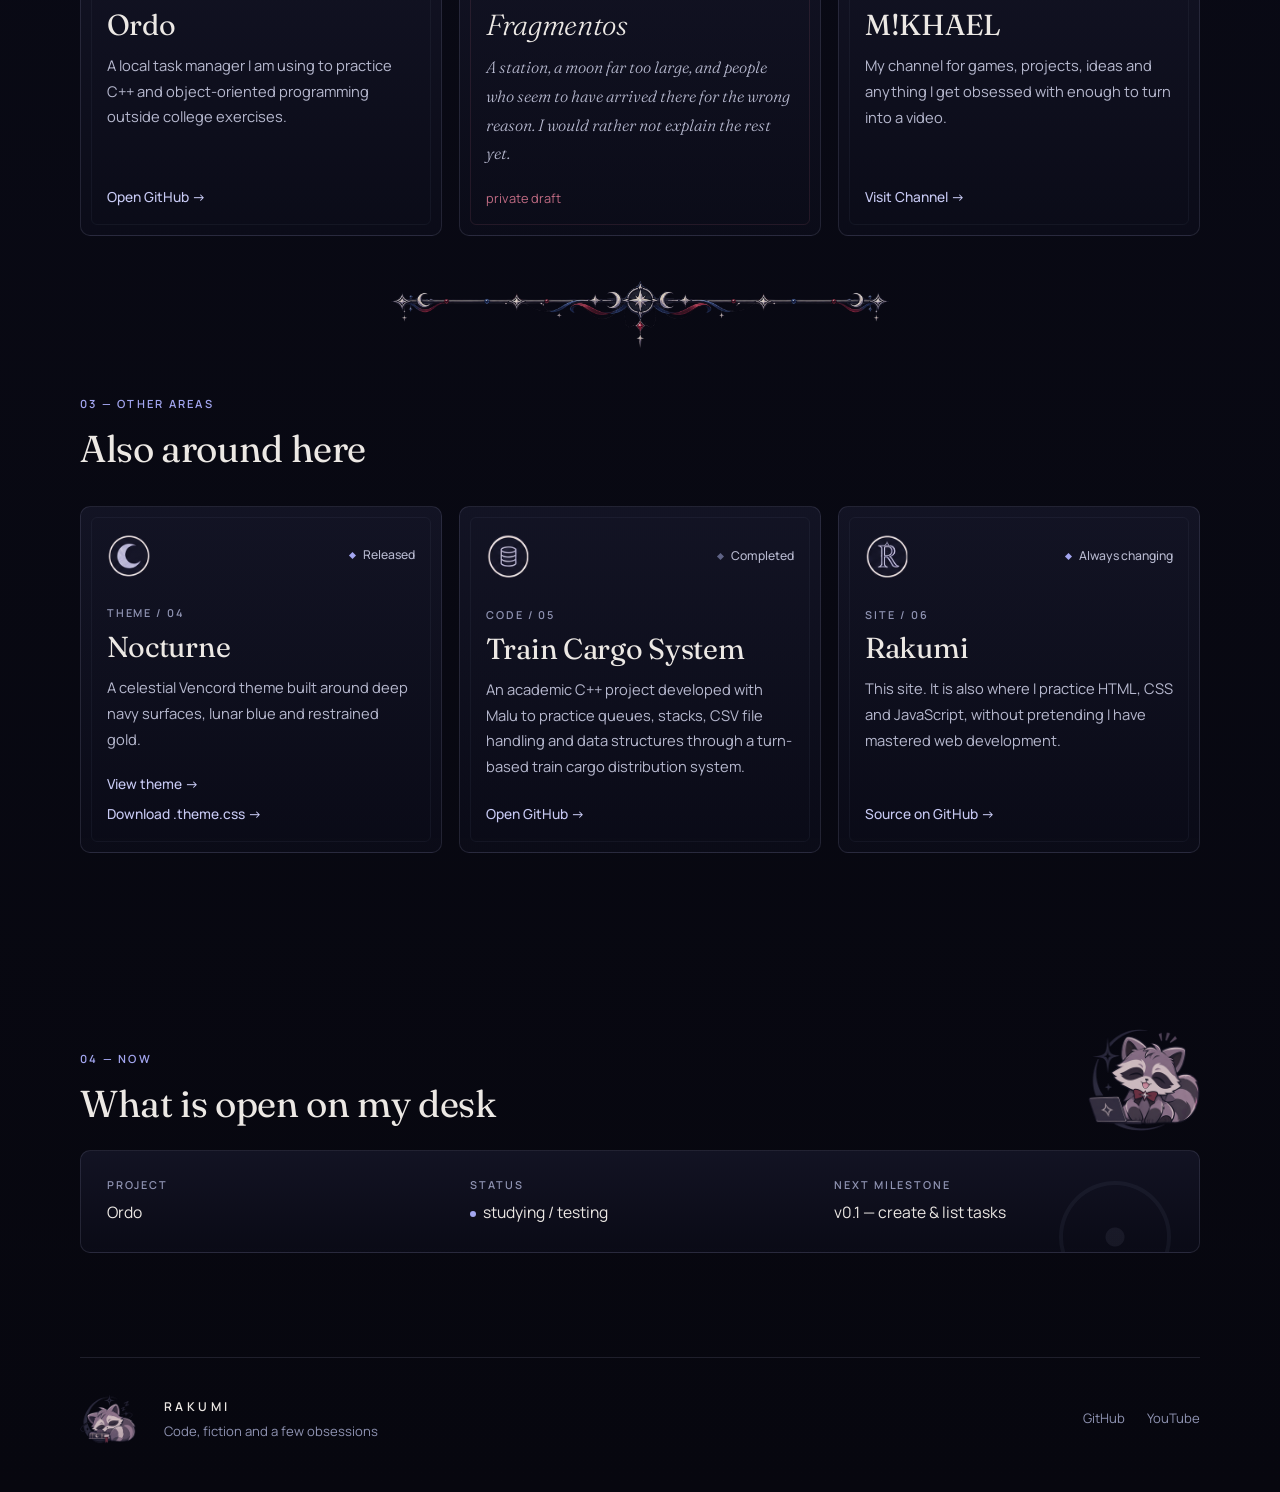
==== commit e4b8be3a: "refactor: organize scripts and styles script.js - Split into four commented sections: text, language" ====
--- a/index.html
+++ b/index.html
@@ -75,13 +75,13 @@
 
       <div class="hero-copy">
         <p class="eyebrow" data-i18n="hero.eyebrow">PERSONAL ARCHIVE · CODE · FICTION</p>
-        <h1 data-i18n-html="hero.title">Code, stories<br /><em>and other obsessions</em></h1>
+        <h1><span data-i18n="hero.titleLine1">Code, stories</span><br /><em data-i18n="hero.titleLine2">and other obsessions</em></h1>
         <p class="hero-text" data-i18n="hero.text">
           Rakumi is where I keep the things I code, write and invent when an idea refuses to leave me alone.
         </p>
         <div class="hero-actions">
           <a class="button button-primary" href="#projects" data-i18n="hero.explore">See what's here</a>
-          <a class="button button-secondary" href="https://github.com/mikhaelmk" target="_blank" rel="noreferrer">GitHub</a>
+          <a class="button button-secondary" href="https://github.com/mikhaelmk" target="_blank" rel="noopener noreferrer">GitHub</a>
         </div>
       </div>
     </section>
@@ -146,20 +146,20 @@
           <p class="card-text" data-i18n="projects.ordo.description">
             A local task manager I am using to practice C++ and object-oriented programming outside college exercises.
           </p>
-          <a class="text-link card-link" href="https://github.com/mikhaelmk" target="_blank" rel="noreferrer" data-i18n="projects.ordo.link">Open GitHub →</a>
+          <a class="text-link card-link" href="https://github.com/mikhaelmk" target="_blank" rel="noopener noreferrer" data-i18n="projects.ordo.link">Open GitHub →</a>
         </article>
 
         <article class="project-card project-card--fragment">
           <div class="card-top">
             <img class="card-icon" src="assets/icons/icon-book.png" alt="" width="105" height="112" loading="lazy" />
-            <span class="status status--writing" data-i18n="projects.station.status">Writing</span>
-          </div>
-          <p class="kind" data-i18n="projects.station.kind">FRAGMENT / 02</p>
-          <h3 class="card-title" data-i18n="projects.station.title">Fragmentos</h3>
-          <p class="card-text" data-i18n="projects.station.description">
+            <span class="status status--writing" data-i18n="projects.fragments.status">Writing</span>
+          </div>
+          <p class="kind" data-i18n="projects.fragments.kind">FRAGMENT / 02</p>
+          <h3 class="card-title" data-i18n="projects.fragments.title">Fragmentos</h3>
+          <p class="card-text" data-i18n="projects.fragments.description">
             A station, a moon far too large, and people who seem to have arrived there for the wrong reason. I would rather not explain the rest yet.
           </p>
-          <span class="card-note" data-i18n="projects.station.link">private draft</span>
+          <span class="card-note" data-i18n="projects.fragments.note">private draft</span>
         </article>
 
         <article class="project-card">
@@ -172,7 +172,7 @@
           <p class="card-text" data-i18n="projects.channel.description">
             My channel for games, projects, ideas and anything I get obsessed with enough to turn into a video.
           </p>
-          <a class="text-link card-link" href="https://www.youtube.com/@mikhael_mk" target="_blank" rel="noreferrer" data-i18n="projects.channel.link">Visit Channel →</a>
+          <a class="text-link card-link" href="https://www.youtube.com/@mikhael_mk" target="_blank" rel="noopener noreferrer" data-i18n="projects.channel.link">Visit Channel →</a>
         </article>
       </div>
     </section>
@@ -213,7 +213,7 @@
           <p class="card-text" data-i18n="projects.train.description">
             An academic C++ project developed with Malu to practice queues, stacks, CSV file handling and data structures through a turn-based train cargo distribution system.
           </p>
-          <a class="text-link card-link" href="https://github.com/maluscheiffer/Trabalho1_Estrutura_de_Dados" target="_blank" rel="noreferrer" data-i18n="projects.train.link">Open GitHub →</a>
+          <a class="text-link card-link" href="https://github.com/maluscheiffer/Trabalho1_Estrutura_de_Dados" target="_blank" rel="noopener noreferrer" data-i18n="projects.train.link">Open GitHub →</a>
         </article>
 
         <article class="project-card">
@@ -226,7 +226,7 @@
           <p class="card-text" data-i18n="projects.rakumi.description">
             This site. It is also where I practice HTML, CSS and JavaScript, without pretending I have mastered web development.
           </p>
-          <a class="text-link card-link" href="https://github.com/mikhaelmk/rakumi-web" target="_blank" rel="noreferrer" data-i18n="projects.rakumi.link">Source on GitHub →</a>
+          <a class="text-link card-link" href="https://github.com/mikhaelmk/rakumi-web" target="_blank" rel="noopener noreferrer" data-i18n="projects.rakumi.link">Source on GitHub →</a>
         </article>
       </div>
     </section>
@@ -265,8 +265,8 @@
       <p data-i18n="footer.tagline">Code, fiction and a few obsessions</p>
     </div>
     <div class="footer-links">
-      <a href="https://github.com/mikhaelmk" target="_blank" rel="noreferrer">GitHub</a>
-      <a href="https://www.youtube.com/@mikhael_mk" target="_blank" rel="noreferrer">YouTube</a>
+      <a href="https://github.com/mikhaelmk" target="_blank" rel="noopener noreferrer">GitHub</a>
+      <a href="https://www.youtube.com/@mikhael_mk" target="_blank" rel="noopener noreferrer">YouTube</a>
     </div>
   </footer>
 
--- a/style.css
+++ b/style.css
@@ -1,15 +1,38 @@
 @import url("https://fonts.googleapis.com/css2?family=Fraunces:ital,opsz,wght@0,9..144,300..600;1,9..144,300..500&family=Manrope:wght@400;500;600&display=swap");
 
 /* =========================================================
-   01. TOKENS
-   Paleta tirada das artes novas (contornos lavanda, fitas
-   bordô, prata/marfim, navy quase preto da moldura).
+   Rakumi — style.css
+   Usado pelas duas páginas (index.html e nocturne.html).
+   nocturne.css só acrescenta o que é exclusivo do Nocturne.
+
+    1. Tokens
+    2. Base
+    3. Layout
+    4. Céu de fundo
+    5. Header e navegação
+    6. Tipografia e rótulos
+    7. Botões
+    8. Hero
+    9. Divisor ornamental
+   10. Sobre e moldura celestial
+   11. Cards (Projetos e Outras áreas)
+   12. Agora
+   13. Rodapé
+   14. Animações
+   15. Responsivo
+   ========================================================= */
+
+
+/* =========================================================
+   1. TOKENS
+   Paleta tirada das artes (contornos lavanda, fitas bordô,
+   prata/marfim, navy quase preto da moldura).
    ========================================================= */
 
 :root {
   --bg: #0b0c1a;            /* azul-preto */
   --bg-deep: #07070f;
-  --surface: #14152a;       /* navy um pouco mais claro */
+  --panel-bg: linear-gradient(180deg, rgba(28, 29, 51, 0.55), rgba(14, 15, 30, 0.5));
 
   --text: #ece8e4;          /* marfim frio */
   --text-soft: #b7b9cf;     /* azul-cinza claro */
@@ -18,19 +41,15 @@
 
   --lunar: #a3a6f0;         /* lavanda / azul lunar dos contornos */
   --lunar-soft: #c8caf4;
-  --violet: #6e6290;        /* violeta dessaturado */
-  --wine: #7e2c45;          /* bordô das fitas */
   --wine-soft: #c06b83;     /* bordô legível em texto pequeno */
-  --gold: #d7c29a;          /* dourado: raro, só em detalhes mínimos */
+  --gold: #d7c29a;          /* dourado: raro (foco na página do Nocturne) */
 
   --line: rgba(200, 202, 244, 0.12);
   --line-strong: rgba(200, 202, 244, 0.26);
 
   /* Nomes antigos, ainda usados por nocturne.css */
   --accent: var(--lunar);
-  --accent-strong: var(--lunar-soft);
   --border: var(--line);
-  --border-strong: var(--line-strong);
 
   --max-width: 1120px;
   --measure: 34rem;
@@ -41,7 +60,7 @@
 
 
 /* =========================================================
-   02. RESET / BASE
+   2. BASE
    ========================================================= */
 
 *,
@@ -95,6 +114,18 @@
   color: var(--text);
 }
 
+/* Foco visível para quem navega pelo teclado. */
+a:focus-visible,
+button:focus-visible {
+  outline: 1px solid var(--lunar);
+  outline-offset: 4px;
+}
+
+
+/* =========================================================
+   3. LAYOUT
+   ========================================================= */
+
 .section,
 .site-header,
 .footer {
@@ -117,7 +148,7 @@
 
 
 /* =========================================================
-   03. CÉU DE FUNDO — poucas estrelas, só piscando devagar
+   4. CÉU DE FUNDO — poucas estrelas, só piscando devagar
    ========================================================= */
 
 .sky {
@@ -147,9 +178,10 @@
 
 
 /* =========================================================
-   04. ÍCONES SVG (marca do header)
-   ========================================================= */
-
+   5. HEADER E NAVEGAÇÃO
+   ========================================================= */
+
+/* O <svg> com os <symbol> fica escondido; a marca usa <use>. */
 .svg-sprite {
   position: absolute;
   width: 0;
@@ -157,11 +189,31 @@
   overflow: hidden;
 }
 
-svg use {
-  vector-effect: non-scaling-stroke;
+.site-header {
+  position: relative;
+  z-index: 20;
+  min-height: 76px;
+  display: flex;
+  align-items: center;
+  justify-content: space-between;
+  gap: 2rem;
+}
+
+.brand {
+  display: inline-flex;
+  align-items: center;
+  gap: 0.65rem;
+  color: var(--text);
+  font-size: 0.76rem;
+  font-weight: 600;
+  letter-spacing: 0.32em;
 }
 
 .brand-mark {
+  width: 20px;
+  height: 20px;
+  flex: 0 0 auto;
+  color: var(--lunar-soft);
   fill: none;
   stroke: currentColor;
   stroke-width: 1.25;
@@ -169,41 +221,13 @@
   stroke-linejoin: round;
 }
 
+.brand-mark use {
+  vector-effect: non-scaling-stroke;
+}
+
 .icon-fill {
   fill: currentColor;
   stroke: none;
-}
-
-
-/* =========================================================
-   05. HEADER
-   ========================================================= */
-
-.site-header {
-  position: relative;
-  z-index: 20;
-  min-height: 76px;
-  display: flex;
-  align-items: center;
-  justify-content: space-between;
-  gap: 2rem;
-}
-
-.brand {
-  display: inline-flex;
-  align-items: center;
-  gap: 0.65rem;
-  color: var(--text);
-  font-size: 0.76rem;
-  font-weight: 600;
-  letter-spacing: 0.32em;
-}
-
-.brand-mark {
-  width: 20px;
-  height: 20px;
-  flex: 0 0 auto;
-  color: var(--lunar-soft);
 }
 
 .header-actions {
@@ -279,18 +303,9 @@
   font-weight: 600;
 }
 
-.language-button:focus-visible,
-.nav a:focus-visible,
-.brand:focus-visible,
-.text-link:focus-visible,
-.footer-links a:focus-visible {
-  outline: 1px solid var(--lunar);
-  outline-offset: 4px;
-}
-
-
-/* =========================================================
-   06. TIPOGRAFIA COMPARTILHADA
+
+/* =========================================================
+   6. TIPOGRAFIA E RÓTULOS
    Serif (Fraunces) só em títulos e nomes de projetos;
    Manrope no resto.
    ========================================================= */
@@ -317,6 +332,11 @@
   text-transform: uppercase;
 }
 
+/* .section-head: página principal; .section-heading: Nocturne */
+.section-head {
+  max-width: 40rem;
+}
+
 .section-head h2,
 .section-heading h2 {
   font-size: clamp(1.7rem, 1.3rem + 1.3vw, 2.35rem);
@@ -331,7 +351,11 @@
   line-height: 1.75;
 }
 
-.kind {
+/* Rótulos pequenos em caixa alta: tipo do projeto e campos
+   das listas do Sobre e do Agora. */
+.kind,
+.about-facts dt,
+.now-list dt {
   color: var(--muted);
   font-size: 0.68rem;
   font-weight: 600;
@@ -348,6 +372,7 @@
   font-weight: 500;
 }
 
+/* losango pequeno antes do status */
 .status::before {
   content: "";
   width: 5px;
@@ -384,7 +409,7 @@
 
 
 /* =========================================================
-   07. BOTÕES
+   7. BOTÕES
    ========================================================= */
 
 .hero-actions {
@@ -408,11 +433,6 @@
   transition: background-color 180ms ease, border-color 180ms ease, color 180ms ease;
 }
 
-.button:focus-visible {
-  outline: 1px solid var(--lunar);
-  outline-offset: 4px;
-}
-
 .button-primary {
   border-color: var(--text);
   background: var(--text);
@@ -435,7 +455,7 @@
 
 
 /* =========================================================
-   08. HERO
+   8. HERO — arte à esquerda, texto à direita
    ========================================================= */
 
 .hero {
@@ -465,7 +485,6 @@
 
 .hero h1 {
   font-size: clamp(2rem, 1.5rem + 1.6vw, 2.9rem);
-  font-weight: 400;
   line-height: 1.1;
 }
 
@@ -485,7 +504,7 @@
 
 
 /* =========================================================
-   09. DIVISORES ORNAMENTAIS (PNG)
+   9. DIVISOR ORNAMENTAL (PNG)
    ========================================================= */
 
 .ornament {
@@ -502,12 +521,18 @@
 
 
 /* =========================================================
-   10. MOLDURA CELESTIAL (só na seção Sobre)
+   10. SOBRE E MOLDURA CELESTIAL
    A moldura foi fatiada em topo / meio / base. Topo e base
    mantêm a proporção original; entre eles só a barra lateral
    lisa se repete, então luas e estrelas nunca se deformam.
    Medidas em cqw = % da largura da própria moldura.
    ========================================================= */
+
+/* Sem divisores em volta do Sobre: só espaço. */
+.about {
+  padding-top: clamp(1.5rem, 3.5vw, 2.75rem);
+  padding-bottom: clamp(1rem, 2vw, 1.5rem);
+}
 
 .frame {
   container-type: inline-size;
@@ -577,19 +602,9 @@
   border-bottom: 0;
 }
 
-/* Sem divisores em volta do Sobre: só espaço. */
-.about {
-  padding-top: clamp(1.5rem, 3.5vw, 2.75rem);
-  padding-bottom: clamp(1rem, 2vw, 1.5rem);
-}
-
 .about-facts dt {
   margin-bottom: 0.2rem;
   color: var(--wine-soft);
-  font-size: 0.66rem;
-  font-weight: 600;
-  letter-spacing: 0.18em;
-  text-transform: uppercase;
 }
 
 .about-facts dd {
@@ -610,19 +625,16 @@
 
 
 /* =========================================================
-   11. PROJETOS — lista editorial, sem cards
-   ========================================================= */
-
-.section-head {
-  max-width: 40rem;
-}
+   11. CARDS (Projetos e Outras áreas)
+   Ícone e status em cima, rótulo, nome, uma frase e o link
+   no pé do card.
+   ========================================================= */
 
 .projects .section-head,
 .elsewhere .section-head {
   margin-bottom: 2.25rem;
 }
 
-/* Cards dos projetos: ícone, rótulo, nome, uma frase e um link. */
 .project-grid {
   display: grid;
   grid-template-columns: repeat(3, minmax(0, 1fr));
@@ -638,11 +650,11 @@
   padding: 1.6rem;
   border: 1px solid var(--line);
   border-radius: 10px;
-  background: linear-gradient(180deg, rgba(28, 29, 51, 0.55), rgba(14, 15, 30, 0.5));
+  background: var(--panel-bg);
   transition: transform 180ms ease, border-color 180ms ease;
 }
 
-/* moldura interna fina, como nos cards antigos */
+/* moldura interna fina */
 .project-card::before {
   content: "";
   position: absolute;
@@ -690,16 +702,33 @@
   line-height: 1.75;
 }
 
+/* Link (ou nota) sempre no pé do card. */
+.card-link,
+.card-note,
+.card-links {
+  margin-top: auto;
+  padding-top: 1.25rem;
+}
+
 .card-link,
 .card-note {
   align-self: flex-start;
-  margin-top: auto;
-  padding-top: 1.25rem;
 }
 
 .card-note {
   color: var(--wine-soft);
   font-size: 0.8rem;
+}
+
+.card-links {
+  display: flex;
+  flex-direction: column;
+  align-items: flex-start;
+  gap: 0.35rem;
+}
+
+.card-links .text-link {
+  margin-top: 0;
 }
 
 /* Fragmentos só se diferencia pela tipografia e por um toque de bordô. */
@@ -721,25 +750,7 @@
 
 
 /* =========================================================
-   12. OUTRAS ÁREAS — usa os mesmos cards dos projetos
-   ========================================================= */
-
-.card-links {
-  display: flex;
-  flex-direction: column;
-  align-items: flex-start;
-  gap: 0.35rem;
-  margin-top: auto;
-  padding-top: 1.25rem;
-}
-
-.card-links .text-link {
-  margin-top: 0;
-}
-
-
-/* =========================================================
-   13. AGORA
+   12. AGORA
    ========================================================= */
 
 .now-head {
@@ -755,7 +766,6 @@
   margin-bottom: -0.35rem;
 }
 
-/* Painel em caixa, como o antigo. */
 .now-list {
   position: relative;
   overflow: hidden;
@@ -766,10 +776,10 @@
   padding: 1.6rem;
   border: 1px solid var(--line);
   border-radius: 10px;
-  background: linear-gradient(180deg, rgba(28, 29, 51, 0.55), rgba(14, 15, 30, 0.5));
-}
-
-/* o círculo apagado no canto do painel antigo */
+  background: var(--panel-bg);
+}
+
+/* círculo apagado no canto do painel */
 .now-list::after {
   content: "";
   position: absolute;
@@ -789,14 +799,6 @@
   min-width: 0;
 }
 
-.now-list dt {
-  color: var(--muted);
-  font-size: 0.66rem;
-  font-weight: 600;
-  letter-spacing: 0.16em;
-  text-transform: uppercase;
-}
-
 .now-list dd {
   margin: 0.3rem 0 0;
   color: var(--text);
@@ -815,7 +817,7 @@
 
 
 /* =========================================================
-   14. FOOTER
+   13. RODAPÉ
    ========================================================= */
 
 .footer {
@@ -866,7 +868,7 @@
 
 
 /* =========================================================
-   15. ANIMAÇÕES
+   14. ANIMAÇÕES
    ========================================================= */
 
 @keyframes twinkle {
@@ -886,13 +888,25 @@
   }
 }
 
-
-/* =========================================================
-   16. RESPONSIVO
-   ========================================================= */
-
+/* Quem pede menos movimento no sistema não vê animações. */
+@media (prefers-reduced-motion: reduce) {
+  *,
+  *::before,
+  *::after {
+    scroll-behavior: auto !important;
+    animation-duration: 0.001ms !important;
+    animation-iteration-count: 1 !important;
+    transition-duration: 0.001ms !important;
+  }
+}
+
+
+/* =========================================================
+   15. RESPONSIVO
+   ========================================================= */
+
+/* Tablet e menor: tudo em uma coluna. */
 @media (max-width: 860px) {
-  /* Hero empilha: arte em cima, texto embaixo. */
   .hero {
     grid-template-columns: minmax(0, 1fr);
     gap: 1.75rem;
@@ -928,6 +942,7 @@
   }
 }
 
+/* Celular */
 @media (max-width: 560px) {
   .section,
   .site-header,
@@ -935,7 +950,7 @@
     width: min(calc(100% - 2rem), var(--max-width));
   }
 
-  /* Navegação continua visível: desce para uma segunda linha. */
+  /* A navegação continua visível: desce para uma segunda linha. */
   .site-header {
     flex-wrap: wrap;
     gap: 0 1rem;
@@ -1003,14 +1018,3 @@
     width: 48px;
   }
 }
-
-@media (prefers-reduced-motion: reduce) {
-  *,
-  *::before,
-  *::after {
-    scroll-behavior: auto !important;
-    animation-duration: 0.001ms !important;
-    animation-iteration-count: 1 !important;
-    transition-duration: 0.001ms !important;
-  }
-}
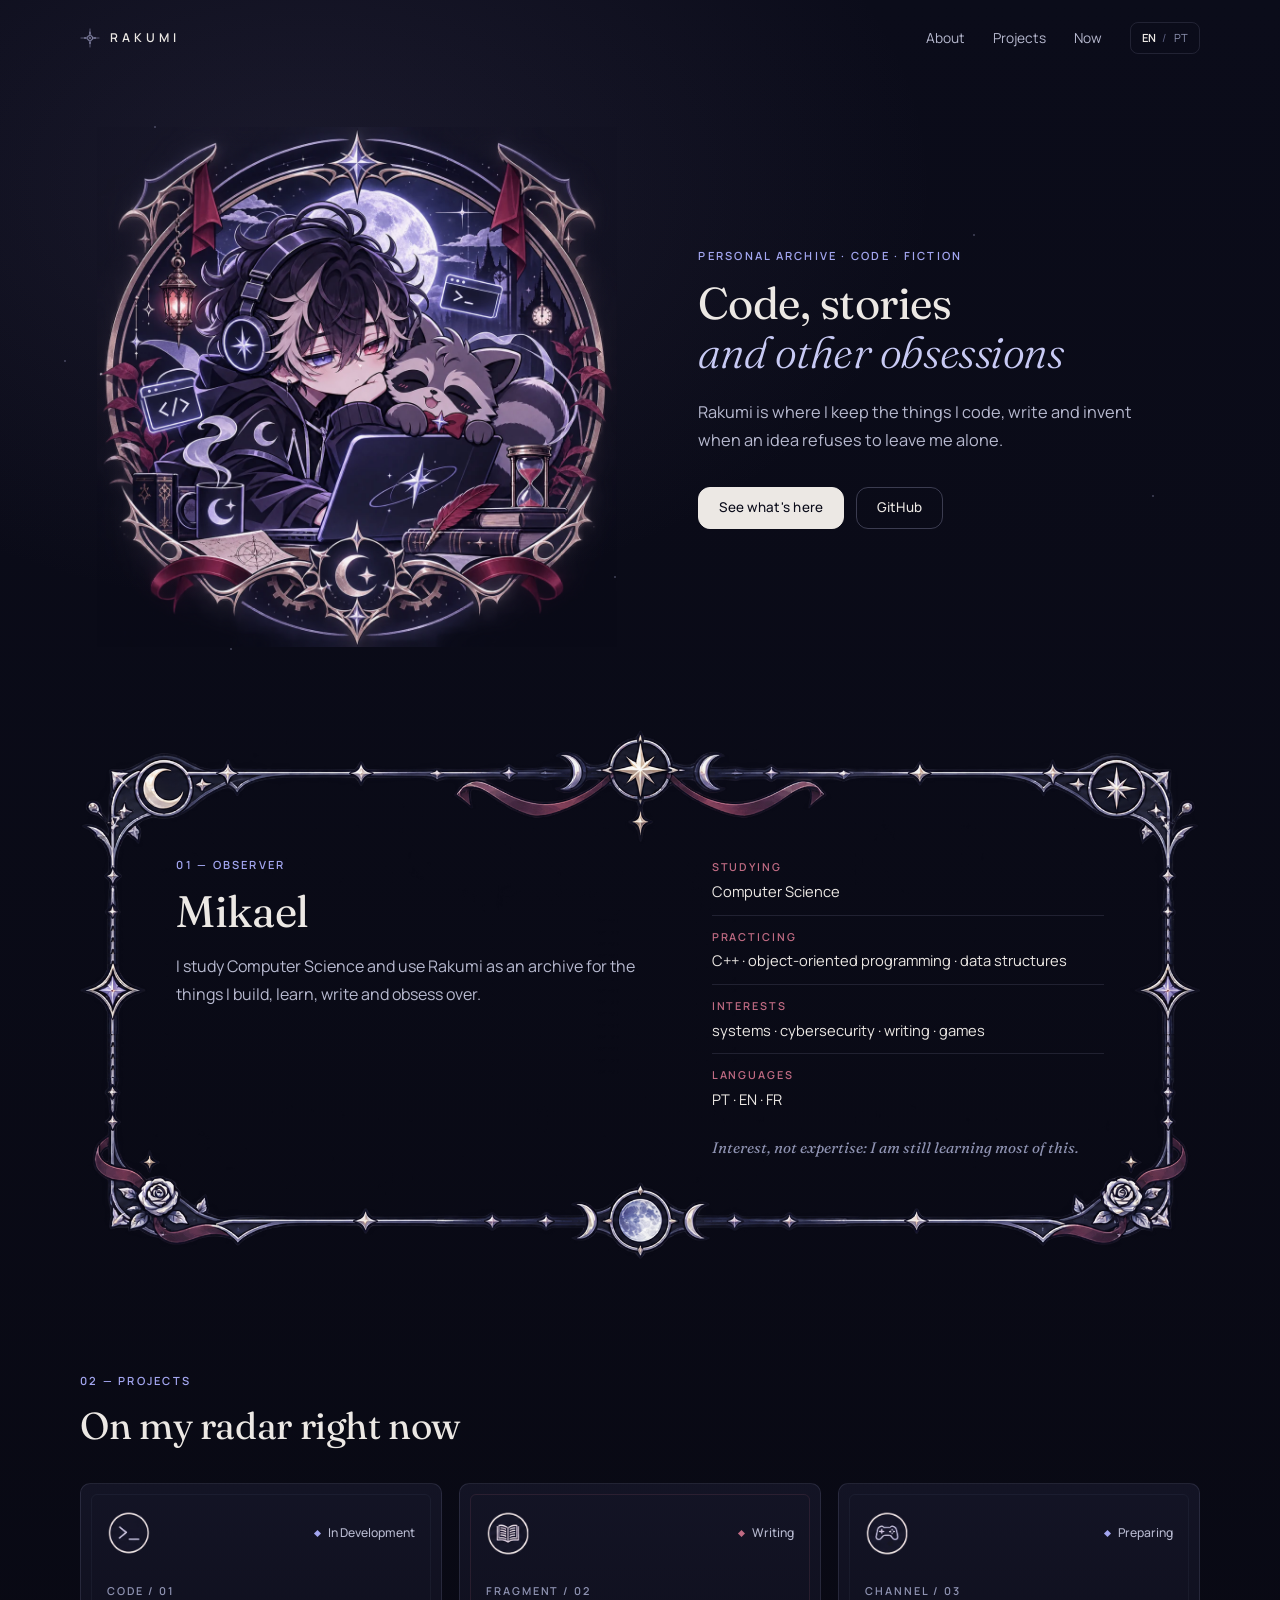
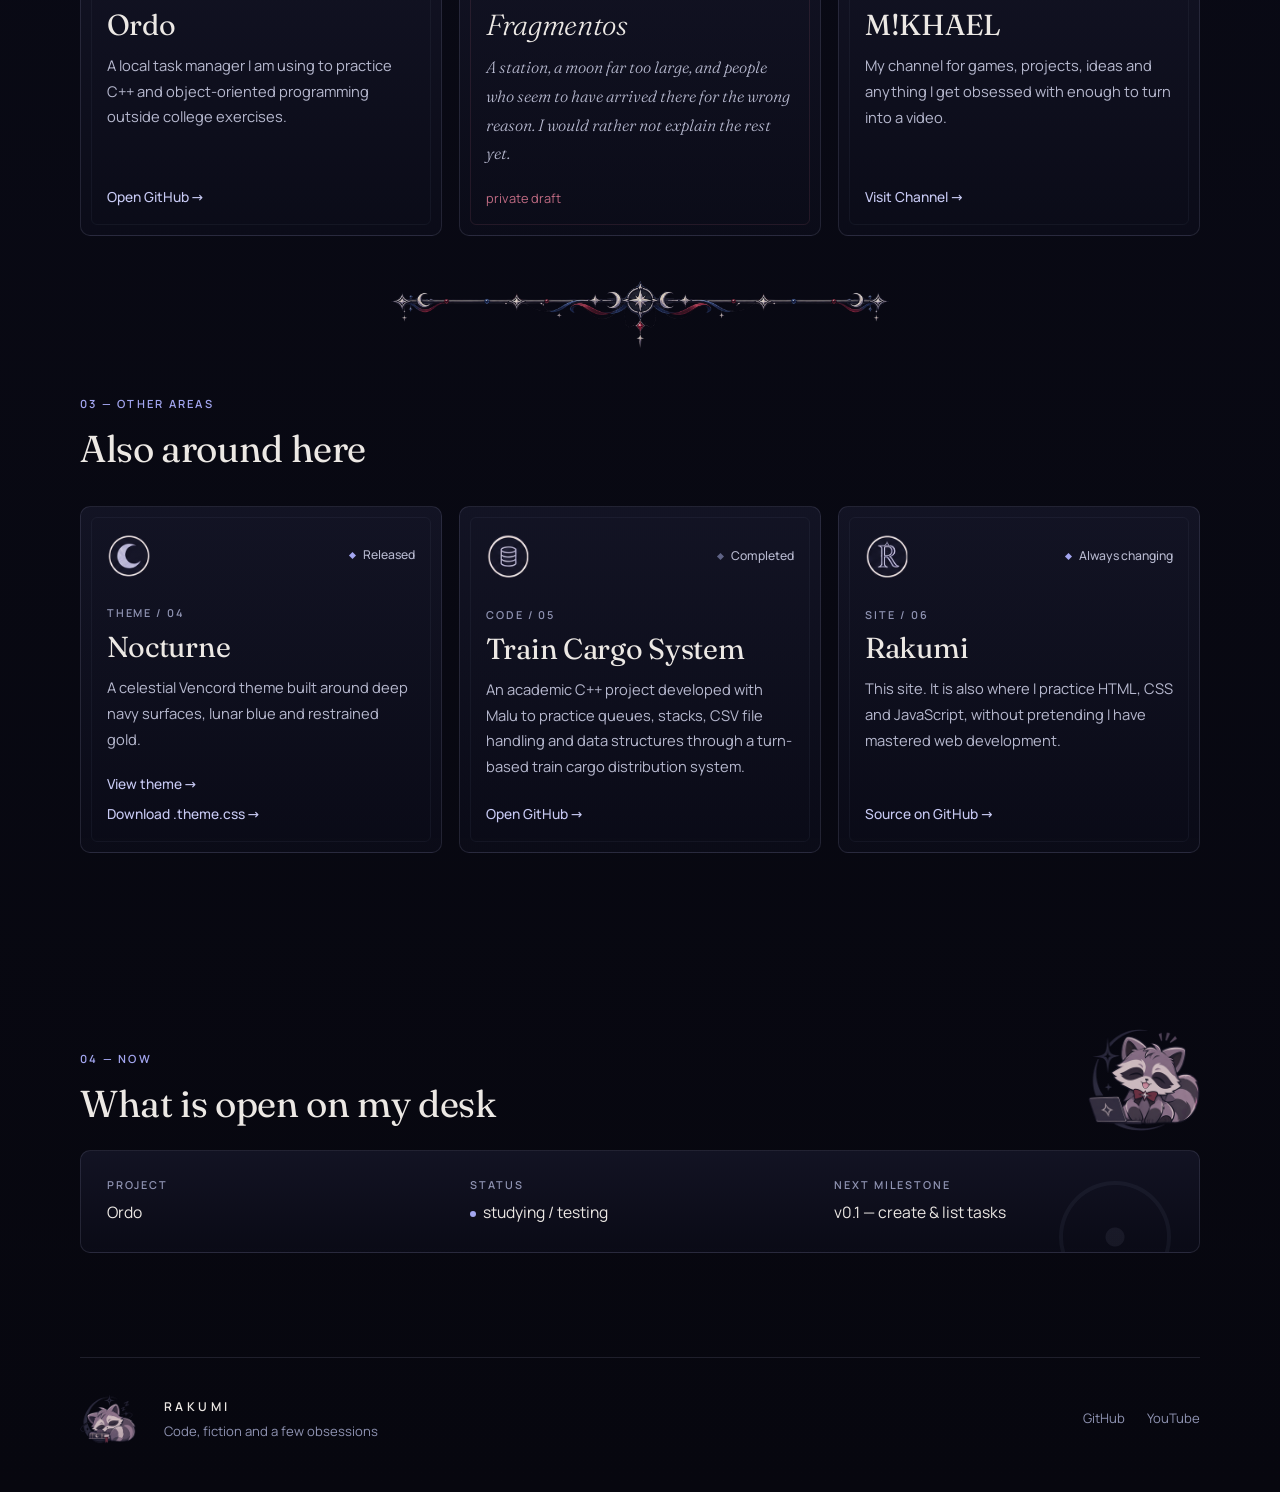
==== commit d96bf188: "security: self-host fonts and add a content security policy Fonts - Serve Fraunces (roman + italic) " ====
--- a/index.html
+++ b/index.html
@@ -3,12 +3,12 @@
 <head>
   <meta charset="UTF-8" />
   <meta name="viewport" content="width=device-width, initial-scale=1.0" />
+  <!-- CSP: só carrega arquivos do próprio site. Ver README > Segurança. -->
+  <meta http-equiv="Content-Security-Policy" content="default-src 'none'; script-src 'self'; style-src 'self'; font-src 'self'; img-src 'self'; base-uri 'none'; form-action 'none'" />
   <meta name="description" content="Rakumi — code, stories and experiments built under the moon." />
   <meta name="theme-color" content="#0b0c1a" />
   <title>Rakumi — Code, stories & other obsessions</title>
   <link rel="icon" type="image/png" sizes="64x64" href="assets/favicon.png" />
-  <link rel="preconnect" href="https://fonts.googleapis.com" />
-  <link rel="preconnect" href="https://fonts.gstatic.com" crossorigin />
   <link rel="stylesheet" href="style.css" />
 </head>
 
--- a/style.css
+++ b/style.css
@@ -1,10 +1,9 @@
-@import url("https://fonts.googleapis.com/css2?family=Fraunces:ital,opsz,wght@0,9..144,300..600;1,9..144,300..500&family=Manrope:wght@400;500;600&display=swap");
-
 /* =========================================================
    Rakumi — style.css
    Usado pelas duas páginas (index.html e nocturne.html).
    nocturne.css só acrescenta o que é exclusivo do Nocturne.
 
+    0. Fontes
     1. Tokens
     2. Base
     3. Layout
@@ -24,6 +23,38 @@
 
 
 /* =========================================================
+   0. FONTES
+   Hospedadas no próprio site (assets/fonts), sem Google Fonts.
+   Arquivos variáveis com o subconjunto latino (PT/EN/FR):
+   um arquivo cobre todos os pesos. Licença: SIL OFL 1.1.
+   ========================================================= */
+
+@font-face {
+  font-family: "Fraunces";
+  font-style: normal;
+  font-weight: 300 600;
+  font-display: swap;
+  src: url("assets/fonts/fraunces-latin.woff2") format("woff2");
+}
+
+@font-face {
+  font-family: "Fraunces";
+  font-style: italic;
+  font-weight: 300 500;
+  font-display: swap;
+  src: url("assets/fonts/fraunces-italic-latin.woff2") format("woff2");
+}
+
+@font-face {
+  font-family: "Manrope";
+  font-style: normal;
+  font-weight: 400 600;
+  font-display: swap;
+  src: url("assets/fonts/manrope-latin.woff2") format("woff2");
+}
+
+
+/* =========================================================
    1. TOKENS
    Paleta tirada das artes (contornos lavanda, fitas bordô,
    prata/marfim, navy quase preto da moldura).
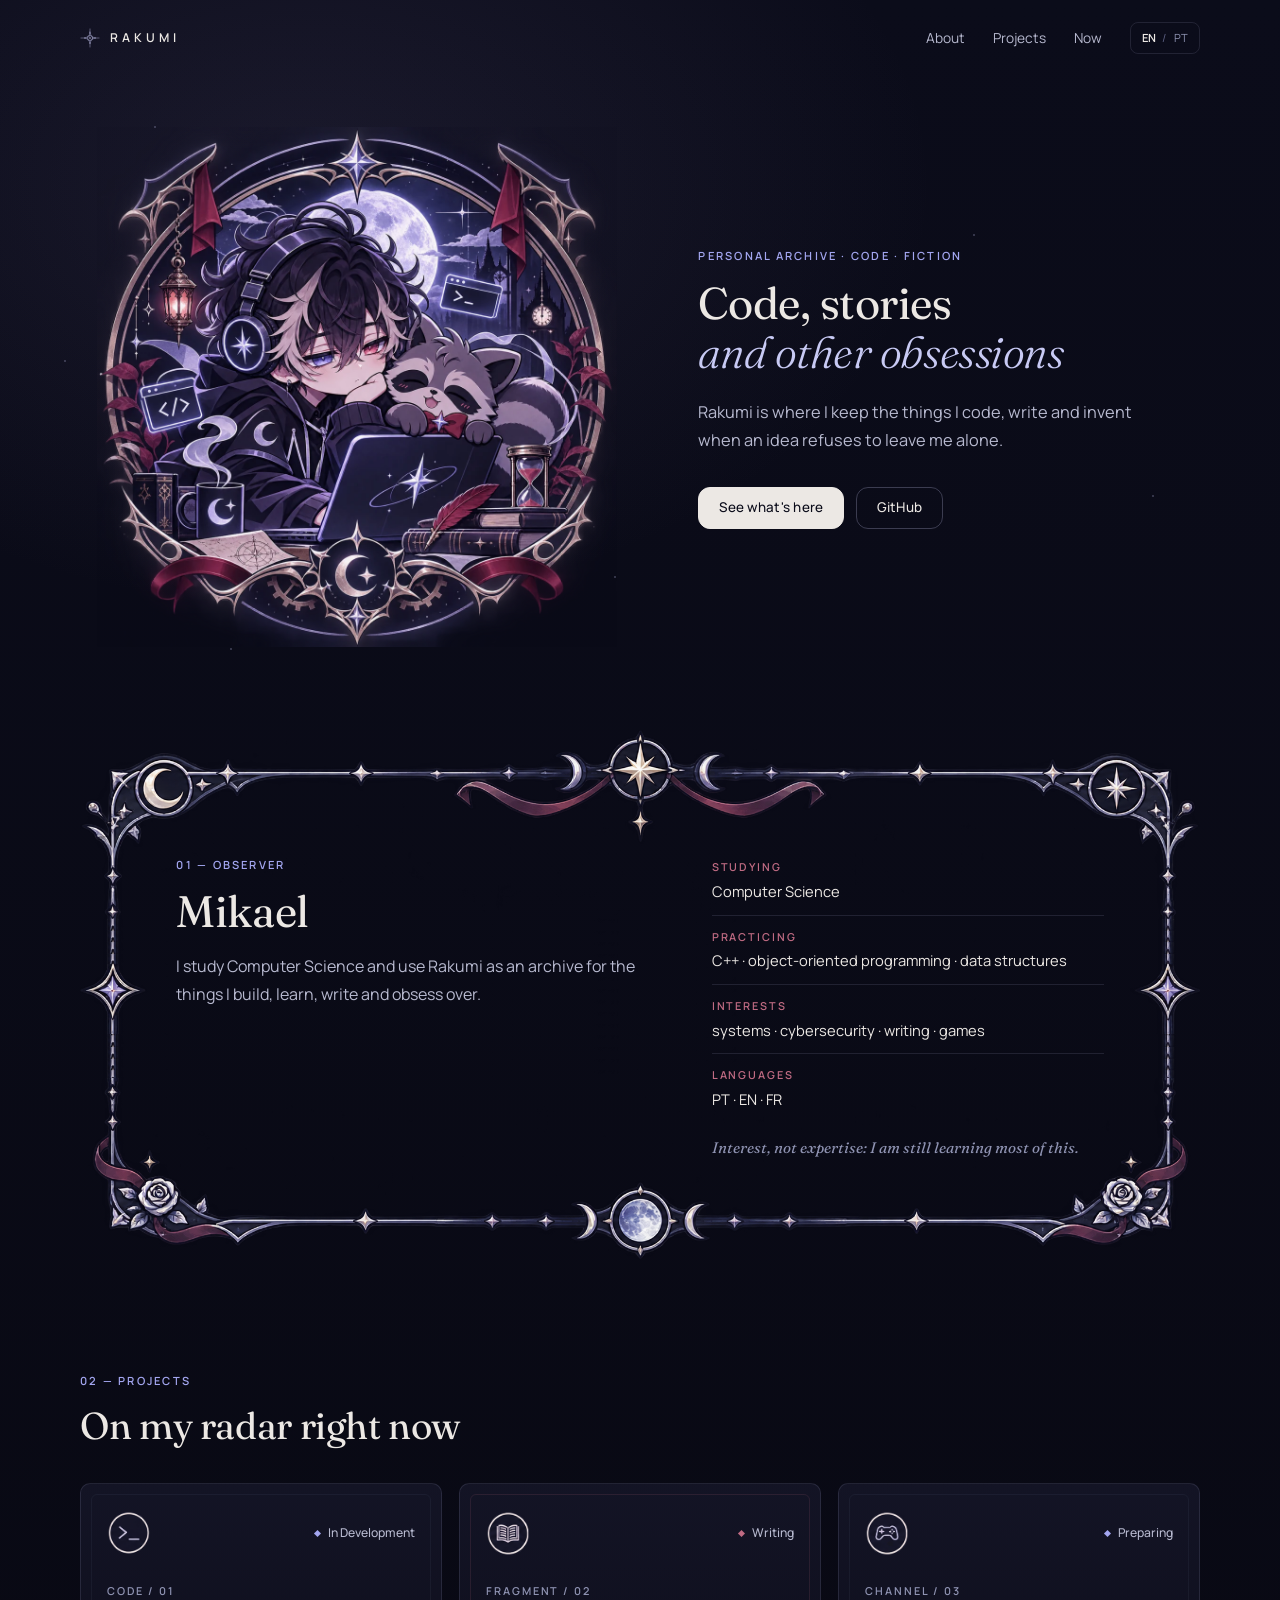
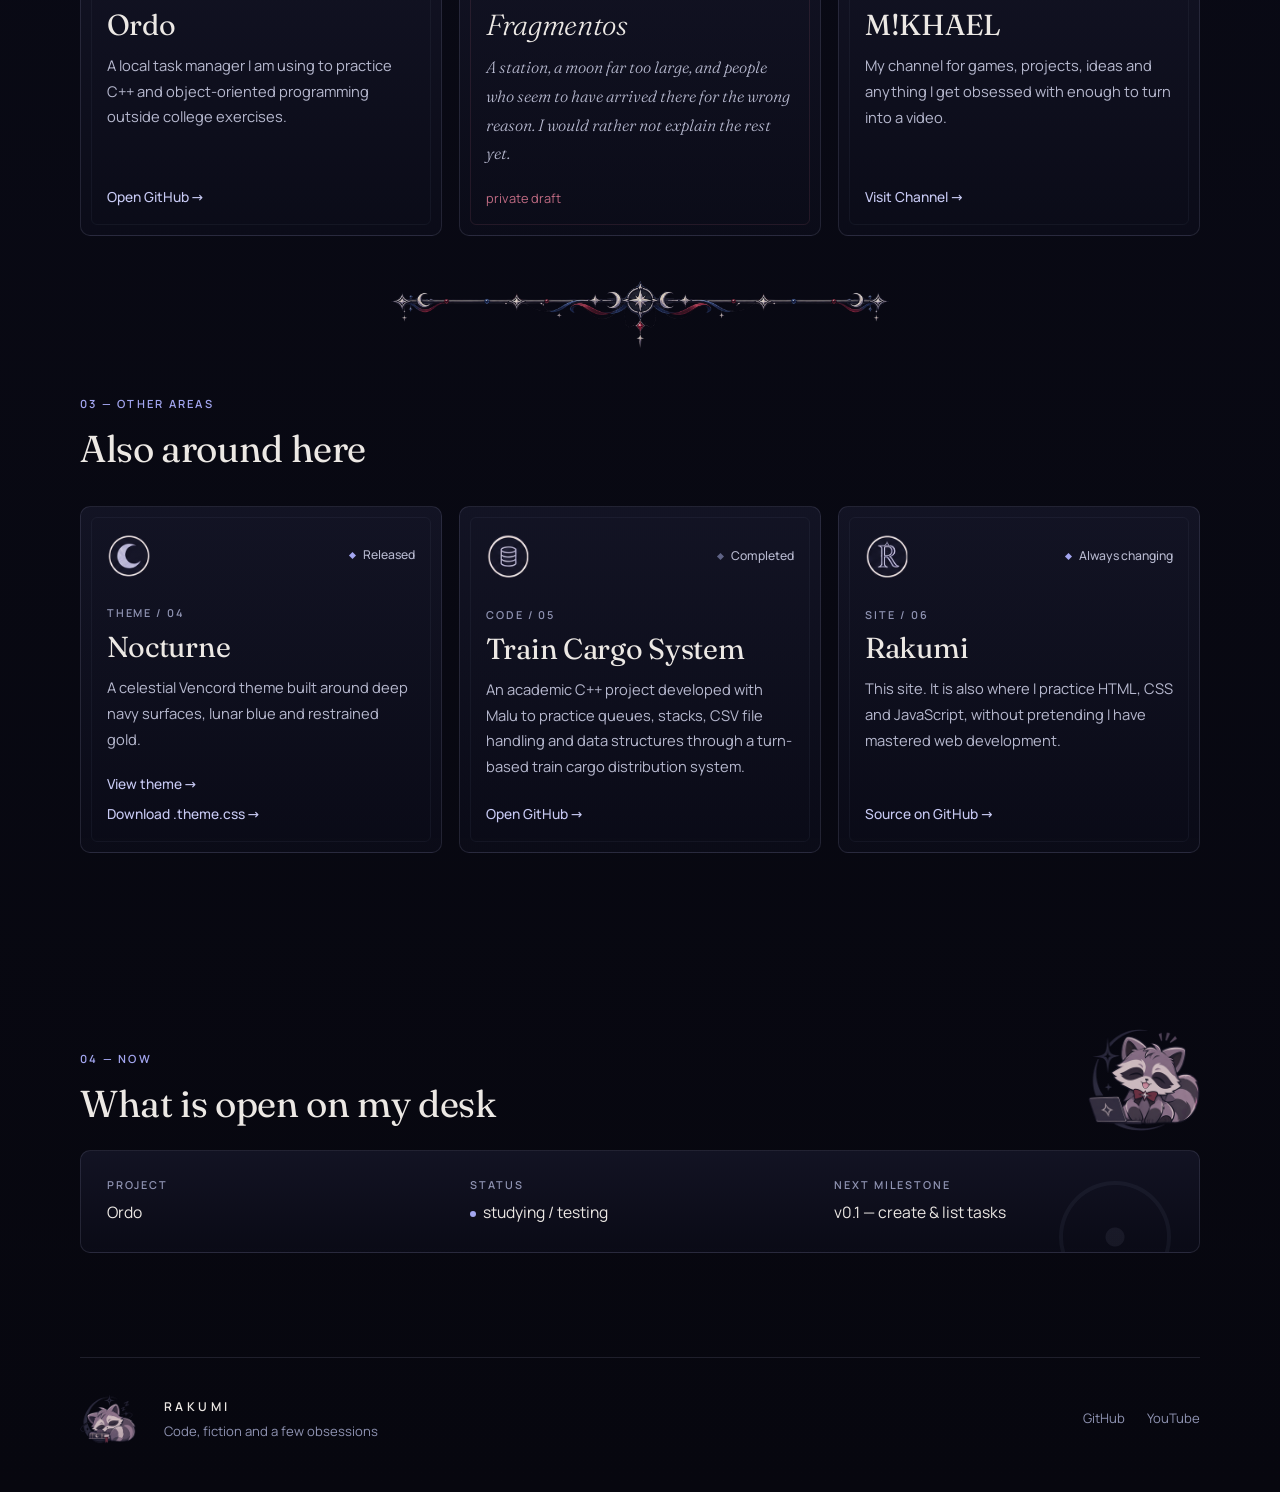
==== commit f35ad09e: "fix(a11y): heading order and labels - nocturne.html had no <h1>: NOCTURNE is now the page's h1, and " ====
--- a/index.html
+++ b/index.html
@@ -35,7 +35,7 @@
   </div>
 
   <header class="site-header">
-    <a class="brand" href="#top" aria-label="Rakumi home">
+    <a class="brand" href="#top" aria-label="Rakumi home" data-i18n-aria-label="nav.home">
       <svg class="brand-mark" aria-hidden="true"><use href="#icon-compass"></use></svg>
       <span>RAKUMI</span>
     </a>
--- a/style.css
+++ b/style.css
@@ -369,6 +369,7 @@
 }
 
 .section-head h2,
+.section-heading h1,
 .section-heading h2 {
   font-size: clamp(1.7rem, 1.3rem + 1.3vw, 2.35rem);
   line-height: 1.15;
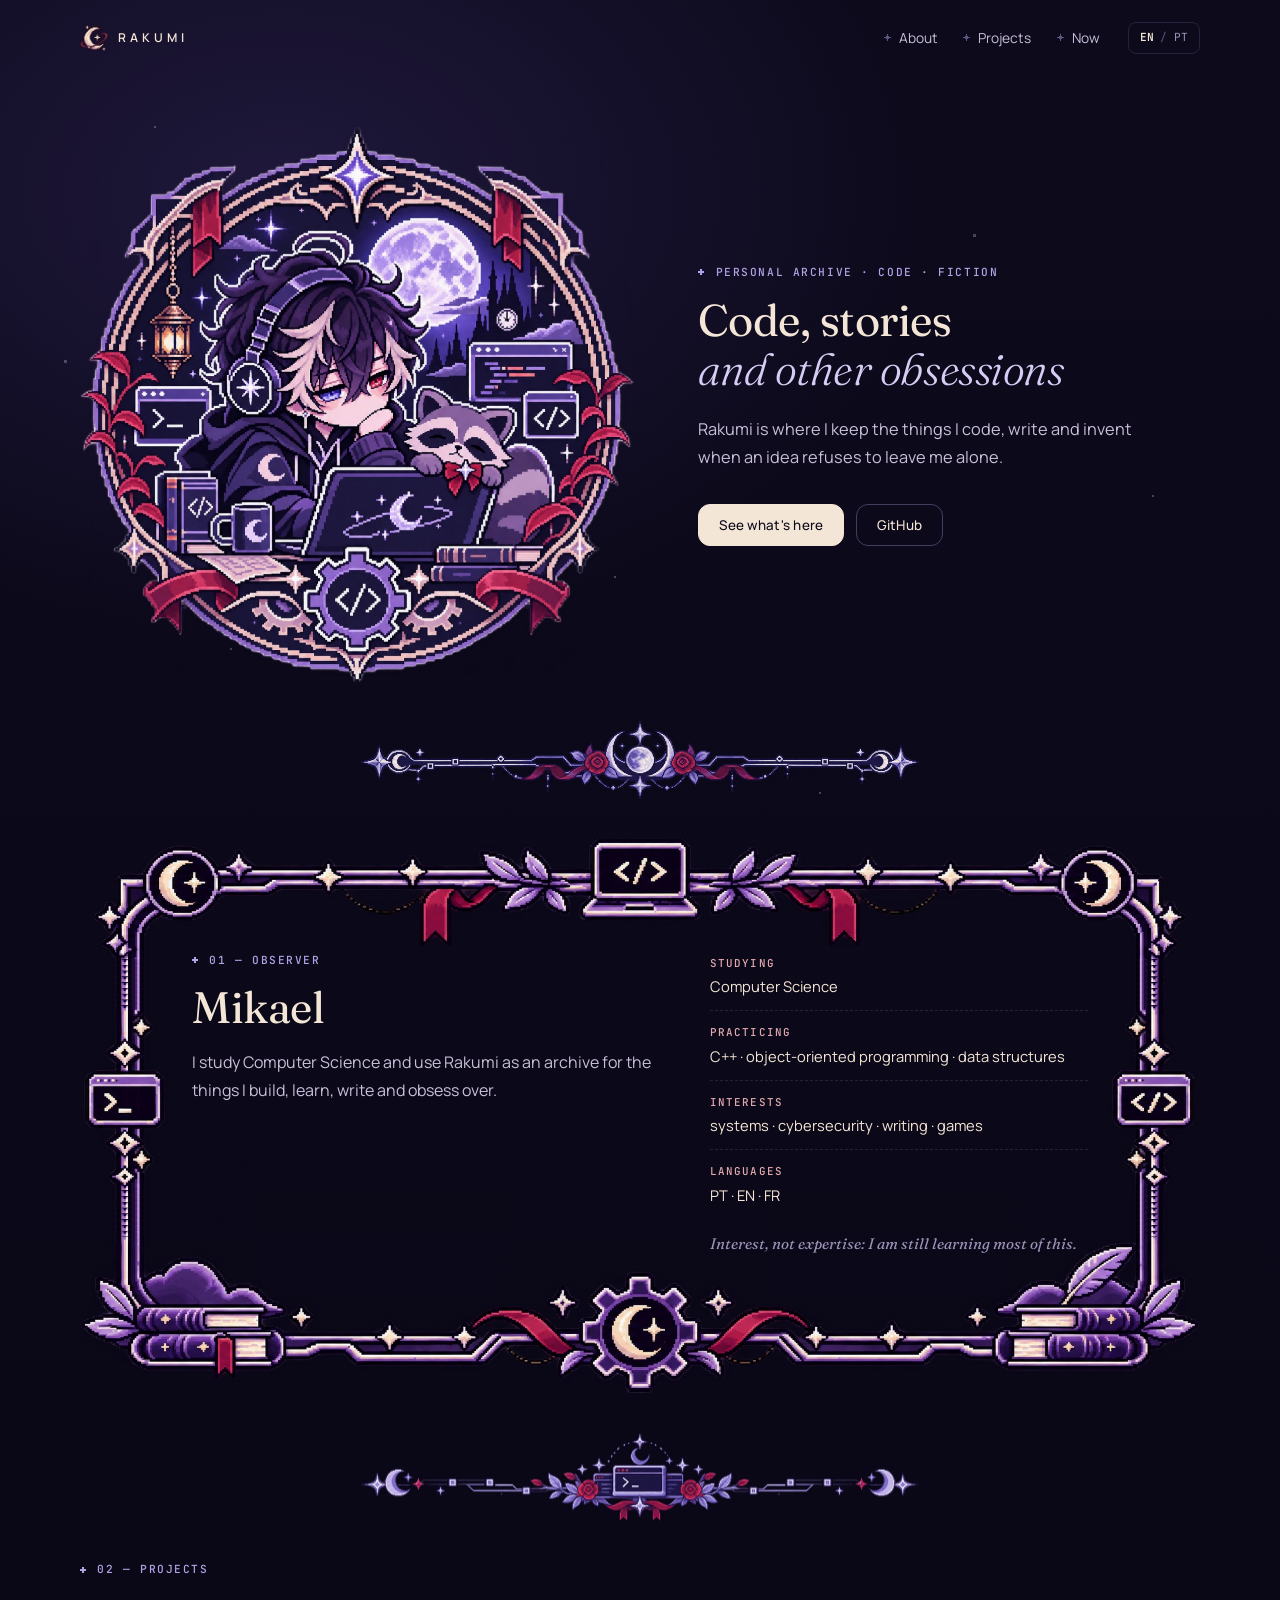
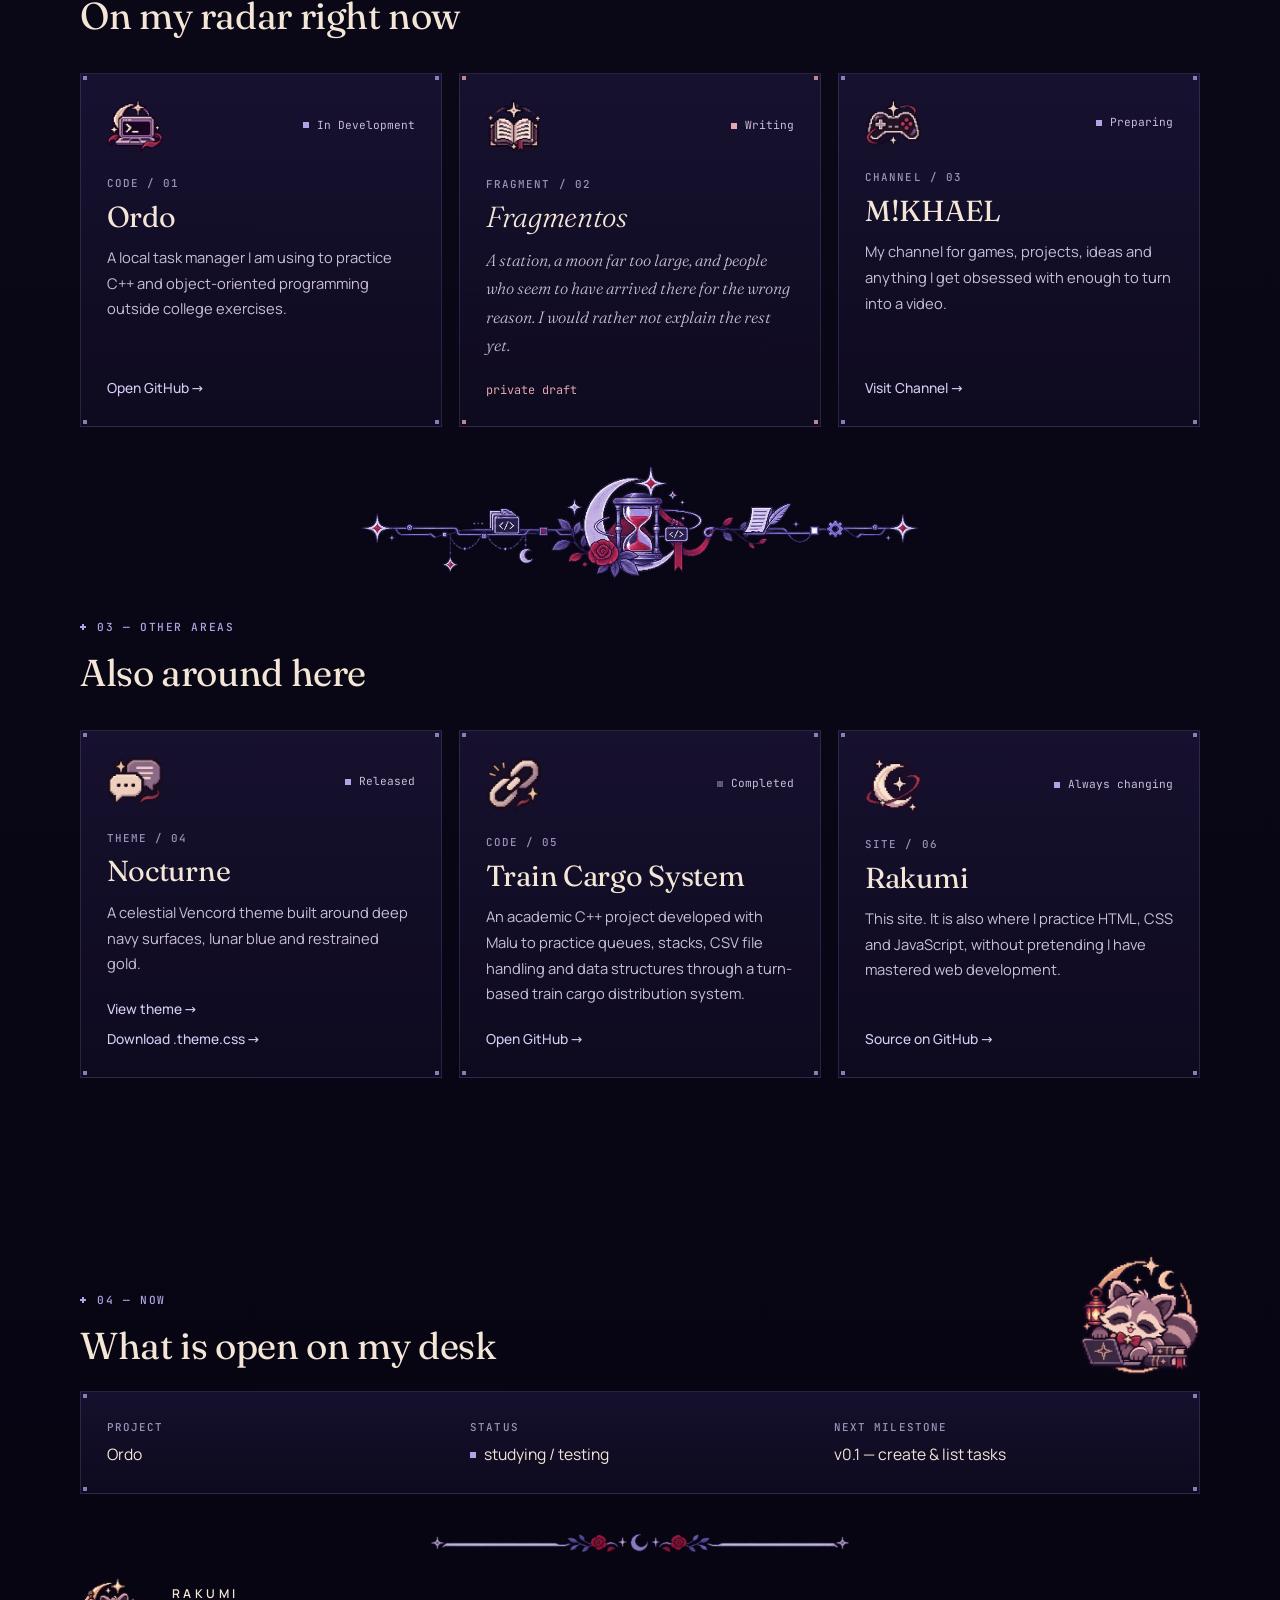
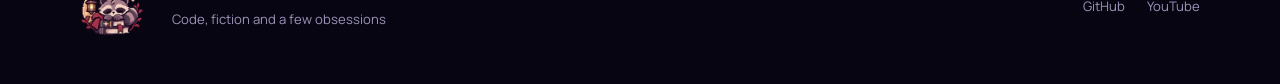
==== commit d533d2ef: "style: pixel-art gothic-lunar visual identity Replace the mix of soft vector art, anime render and g" ====
--- a/index.html
+++ b/index.html
@@ -6,20 +6,18 @@
   <!-- CSP: só carrega arquivos do próprio site. Ver README > Segurança. -->
   <meta http-equiv="Content-Security-Policy" content="default-src 'none'; script-src 'self'; style-src 'self'; font-src 'self'; img-src 'self'; base-uri 'none'; form-action 'none'" />
   <meta name="description" content="Rakumi — code, stories and experiments built under the moon." />
-  <meta name="theme-color" content="#0b0c1a" />
+  <meta name="theme-color" content="#0d0a1c" />
   <title>Rakumi — Code, stories & other obsessions</title>
   <link rel="icon" type="image/png" sizes="64x64" href="assets/favicon.png" />
   <link rel="stylesheet" href="style.css" />
 </head>
 
 <body>
+  <!-- Estrela de 4 pontas desenhada em "pixels" (grade 7x7): fica nítida em qualquer tamanho. -->
   <svg class="svg-sprite" aria-hidden="true" width="0" height="0">
     <defs>
-      <symbol id="icon-compass" viewBox="0 0 64 64">
-        <circle cx="32" cy="32" r="9" />
-        <path d="M32 3v15M32 46v15M3 32h15M46 32h15" />
-        <path d="M32 13 36 28 51 32 36 36 32 51 28 36 13 32 28 28Z" />
-        <circle cx="32" cy="32" r="2.5" class="icon-fill" />
+      <symbol id="px-star" viewBox="0 0 7 7">
+        <path d="M3 0h1v2H3zM0 3h2v1H0zM5 3h2v1H5zM3 5h1v2H3zM2 2h3v3H2z" />
       </symbol>
     </defs>
   </svg>
@@ -36,15 +34,15 @@
 
   <header class="site-header">
     <a class="brand" href="#top" aria-label="Rakumi home" data-i18n-aria-label="nav.home">
-      <svg class="brand-mark" aria-hidden="true"><use href="#icon-compass"></use></svg>
+      <img class="brand-mark" src="assets/icons/icon-moon.png" alt="" width="128" height="127" />
       <span>RAKUMI</span>
     </a>
 
     <div class="header-actions">
       <nav class="nav" aria-label="Primary navigation" data-i18n-aria-label="nav.aria">
-        <a href="#about" data-i18n="nav.about">About</a>
-        <a href="#projects" data-i18n="nav.projects">Projects</a>
-        <a href="#building" data-i18n="nav.building">Now</a>
+        <a href="#about"><svg class="px-star" aria-hidden="true"><use href="#px-star"></use></svg><span data-i18n="nav.about">About</span></a>
+        <a href="#projects"><svg class="px-star" aria-hidden="true"><use href="#px-star"></use></svg><span data-i18n="nav.projects">Projects</span></a>
+        <a href="#building"><svg class="px-star" aria-hidden="true"><use href="#px-star"></use></svg><span data-i18n="nav.building">Now</span></a>
       </nav>
 
       <div class="language-switcher" role="group" aria-label="Language" data-i18n-aria-label="language.aria">
@@ -60,11 +58,11 @@
     <section class="hero section">
       <figure class="hero-visual">
         <picture>
-          <source srcset="assets/art/oc-emblem.webp" type="image/webp" />
+          <source srcset="assets/art/hero-coder-emblem.webp" type="image/webp" />
           <img
             class="hero-art"
-            src="assets/art/oc-emblem.png"
-            alt="My character in headphones, coding beside the raccoon inside a gothic medallion under a full moon"
+            src="assets/art/hero-coder-emblem.png"
+            alt="Pixel-art emblem: my character in headphones coding next to the raccoon under a full moon"
             data-i18n-alt="hero.alt"
             width="1100"
             height="1100"
@@ -86,12 +84,16 @@
       </div>
     </section>
 
-    <!-- SOBRE: único lugar com a moldura celestial. -->
+    <div class="divider section" aria-hidden="true">
+      <img src="assets/dividers/divider-lunar.webp" alt="" width="1120" height="160" loading="lazy" />
+    </div>
+
+    <!-- SOBRE: único lugar com a moldura pixel (código, lua e livros). -->
     <section id="about" class="section block about">
       <div class="frame">
-        <img class="frame-cap" src="assets/ornaments/frame-top.png" alt="" width="1923" height="327" loading="lazy" />
+        <img class="frame-cap" src="assets/frames/frame-code-top.webp" alt="" width="1933" height="211" loading="lazy" />
         <div class="frame-body">
-          <img class="frame-middle" src="assets/ornaments/frame-middle.png" alt="" width="1923" height="120" loading="lazy" />
+          <img class="frame-middle" src="assets/frames/frame-code-middle.webp" alt="" width="1933" height="310" loading="lazy" />
           <div class="frame-content about-grid">
             <div class="about-copy">
               <p class="eyebrow" data-i18n="about.eyebrow">01 — OBSERVER</p>
@@ -124,11 +126,15 @@
             </div>
           </div>
         </div>
-        <img class="frame-cap" src="assets/ornaments/frame-bottom.png" alt="" width="1923" height="311" loading="lazy" />
-      </div>
-    </section>
-
-    <!-- PROJETOS: cards com ícone, nome, uma frase e um link. -->
+        <img class="frame-cap" src="assets/frames/frame-code-bottom.webp" alt="" width="1933" height="268" loading="lazy" />
+      </div>
+    </section>
+
+    <div class="divider section" aria-hidden="true">
+      <img src="assets/dividers/divider-code.webp" alt="" width="1120" height="181" loading="lazy" />
+    </div>
+
+    <!-- PROJETOS: cada card tem o seu ícone pixel-art. -->
     <section id="projects" class="section block projects">
       <header class="section-head">
         <p class="eyebrow" data-i18n="projects.eyebrow">02 — PROJECTS</p>
@@ -138,7 +144,7 @@
       <div class="project-grid">
         <article class="project-card">
           <div class="card-top">
-            <img class="card-icon" src="assets/icons/icon-terminal.png" alt="" width="106" height="112" loading="lazy" />
+            <img class="card-icon" src="assets/icons/icon-laptop.png" alt="" width="128" height="119" loading="lazy" />
             <span class="status" data-i18n="projects.ordo.status">In Development</span>
           </div>
           <p class="kind" data-i18n="projects.ordo.kind">CODE / 01</p>
@@ -151,7 +157,7 @@
 
         <article class="project-card project-card--fragment">
           <div class="card-top">
-            <img class="card-icon" src="assets/icons/icon-book.png" alt="" width="105" height="112" loading="lazy" />
+            <img class="card-icon" src="assets/icons/icon-book.png" alt="" width="128" height="121" loading="lazy" />
             <span class="status status--writing" data-i18n="projects.fragments.status">Writing</span>
           </div>
           <p class="kind" data-i18n="projects.fragments.kind">FRAGMENT / 02</p>
@@ -164,7 +170,7 @@
 
         <article class="project-card">
           <div class="card-top">
-            <img class="card-icon" src="assets/icons/icon-gamepad.png" alt="" width="105" height="112" loading="lazy" />
+            <img class="card-icon" src="assets/icons/icon-game.png" alt="" width="128" height="106" loading="lazy" />
             <span class="status" data-i18n="projects.channel.status">Preparing</span>
           </div>
           <p class="kind" data-i18n="projects.channel.kind">CHANNEL / 03</p>
@@ -177,8 +183,8 @@
       </div>
     </section>
 
-    <div class="ornament section" aria-hidden="true">
-      <img src="assets/ornaments/divider-crescents.png" alt="" width="1600" height="224" loading="lazy" />
+    <div class="divider section" aria-hidden="true">
+      <img src="assets/dividers/divider-hourglass.webp" alt="" width="1120" height="229" loading="lazy" />
     </div>
 
     <!-- OUTRAS ÁREAS -->
@@ -191,7 +197,7 @@
       <div class="project-grid">
         <article class="project-card">
           <div class="card-top">
-            <img class="card-icon" src="assets/icons/icon-moon.png" alt="" width="108" height="112" loading="lazy" />
+            <img class="card-icon" src="assets/icons/icon-chat.png" alt="" width="128" height="113" loading="lazy" />
             <span class="status" data-i18n="nocturne.status">Released</span>
           </div>
           <p class="kind" data-i18n="nocturne.kind">THEME / 04</p>
@@ -205,7 +211,7 @@
 
         <article class="project-card">
           <div class="card-top">
-            <img class="card-icon" src="assets/icons/icon-database.png" alt="" width="104" height="112" loading="lazy" />
+            <img class="card-icon" src="assets/icons/icon-link.png" alt="" width="128" height="123" loading="lazy" />
             <span class="status status--done" data-i18n="projects.train.status">Completed</span>
           </div>
           <p class="kind" data-i18n="projects.train.kind">CODE / 05</p>
@@ -218,7 +224,7 @@
 
         <article class="project-card">
           <div class="card-top">
-            <img class="card-icon" src="assets/icons/icon-rakumi.png" alt="" width="105" height="112" loading="lazy" />
+            <img class="card-icon" src="assets/icons/icon-moon.png" alt="" width="128" height="127" loading="lazy" />
             <span class="status" data-i18n="projects.rakumi.status">Always changing</span>
           </div>
           <p class="kind" data-i18n="projects.rakumi.kind">SITE / 06</p>
@@ -238,7 +244,7 @@
           <p class="eyebrow" data-i18n="building.eyebrow">04 — NOW</p>
           <h2 data-i18n="building.title">What is open on my desk</h2>
         </header>
-        <img class="now-sticker" src="assets/art/raccoon-laptop.png" alt="" width="240" height="218" loading="lazy" />
+        <img class="now-sticker" src="assets/art/raccoon-coding.png" alt="" width="258" height="260" loading="lazy" />
       </div>
 
       <dl class="now-list">
@@ -256,10 +262,14 @@
         </div>
       </dl>
     </section>
+
+    <div class="divider divider--quiet section" aria-hidden="true">
+      <img src="assets/dividers/divider-footer.webp" alt="" width="1120" height="55" loading="lazy" />
+    </div>
   </main>
 
   <footer class="footer">
-    <img class="footer-sticker" src="assets/art/raccoon-sleeping.png" alt="" width="128" height="114" loading="lazy" />
+    <img class="footer-sticker" src="assets/art/raccoon-sleeping.png" alt="" width="150" height="137" loading="lazy" />
     <div>
       <strong>RAKUMI</strong>
       <p data-i18n="footer.tagline">Code, fiction and a few obsessions</p>
--- a/style.css
+++ b/style.css
@@ -2,6 +2,10 @@
    Rakumi — style.css
    Usado pelas duas páginas (index.html e nocturne.html).
    nocturne.css só acrescenta o que é exclusivo do Nocturne.
+
+   Linguagem visual: pixel art gótico-lunar. As imagens são
+   pixel art em alta resolução; o CSS só acrescenta detalhes
+   "de pixel" (estrelinhas, cantos) feitos com quadrados.
 
     0. Fontes
     1. Tokens
@@ -12,8 +16,8 @@
     6. Tipografia e rótulos
     7. Botões
     8. Hero
-    9. Divisor ornamental
-   10. Sobre e moldura celestial
+    9. Divisores
+   10. Sobre e moldura pixel
    11. Cards (Projetos e Outras áreas)
    12. Agora
    13. Rodapé
@@ -53,33 +57,44 @@
   src: url("assets/fonts/manrope-latin.woff2") format("woff2");
 }
 
+/* Só para detalhes técnicos: rótulos, status, idioma. */
+@font-face {
+  font-family: "JetBrains Mono";
+  font-style: normal;
+  font-weight: 400 600;
+  font-display: swap;
+  src: url("assets/fonts/jetbrains-mono-latin.woff2") format("woff2");
+}
+
 
 /* =========================================================
    1. TOKENS
-   Paleta tirada das artes (contornos lavanda, fitas bordô,
-   prata/marfim, navy quase preto da moldura).
+   Cores tiradas das artes pixel (fundo roxo-preto do emblema,
+   lavanda dos divisores, vinho das fitas, marfim das luas).
    ========================================================= */
 
 :root {
-  --bg: #0b0c1a;            /* azul-preto */
-  --bg-deep: #07070f;
-  --panel-bg: linear-gradient(180deg, rgba(28, 29, 51, 0.55), rgba(14, 15, 30, 0.5));
-
-  --text: #ece8e4;          /* marfim frio */
-  --text-soft: #b7b9cf;     /* azul-cinza claro */
-  --muted: #8f93b2;
-  --faint: #5f6386;         /* só decoração, nunca texto essencial */
-
-  --lunar: #a3a6f0;         /* lavanda / azul lunar dos contornos */
-  --lunar-soft: #c8caf4;
-  --wine-soft: #c06b83;     /* bordô legível em texto pequeno */
-  --gold: #d7c29a;          /* dourado: raro (foco na página do Nocturne) */
-
-  --line: rgba(200, 202, 244, 0.12);
-  --line-strong: rgba(200, 202, 244, 0.26);
+  --bg: #0d0a1c;            /* roxo quase preto */
+  --bg-deep: #070512;
+  --panel-bg: linear-gradient(180deg, rgba(37, 28, 72, 0.5), rgba(18, 13, 38, 0.62));
+
+  --text: #f4e6d6;          /* marfim quente */
+  --text-soft: #c9bfd9;     /* lavanda acinzentada */
+  --muted: #9d93b8;
+  --faint: #5d5480;         /* só decoração, nunca texto essencial */
+
+  --violet: #4a3a86;
+  --lavender: #b3a3e6;
+  --lavender-soft: #d6ccf4;
+  --wine: #8e1f47;          /* fitas: acento secundário */
+  --rose: #e2a8b0;          /* rosado legível em texto pequeno */
+  --gold: #f0c98f;          /* dourado claro: raro */
+
+  --line: rgba(179, 163, 230, 0.16);
+  --line-strong: rgba(179, 163, 230, 0.34);
 
   /* Nomes antigos, ainda usados por nocturne.css */
-  --accent: var(--lunar);
+  --accent: var(--lavender);
   --border: var(--line);
 
   --max-width: 1120px;
@@ -87,6 +102,7 @@
 
   --font-display: "Fraunces", "Iowan Old Style", Georgia, serif;
   --font-body: "Manrope", system-ui, -apple-system, BlinkMacSystemFont, "Segoe UI", sans-serif;
+  --font-mono: "JetBrains Mono", ui-monospace, "Cascadia Mono", monospace;
 }
 
 
@@ -110,9 +126,9 @@
   min-height: 100vh;
   overflow-x: hidden;
   background-color: var(--bg);
-  /* Um único brilho lunar atrás do hero; o resto é navy liso. */
+  /* Um único brilho violeta atrás do hero; o resto é roxo-preto liso. */
   background-image:
-    radial-gradient(ellipse 56rem 38rem at 24% 6%, rgba(110, 98, 144, 0.16), transparent 70%),
+    radial-gradient(ellipse 58rem 40rem at 22% 6%, rgba(74, 58, 134, 0.3), transparent 70%),
     linear-gradient(180deg, var(--bg) 0%, var(--bg-deep) 100%);
   color: var(--text);
   font-family: var(--font-body);
@@ -141,14 +157,14 @@
 }
 
 ::selection {
-  background: rgba(163, 166, 240, 0.28);
+  background: rgba(179, 163, 230, 0.3);
   color: var(--text);
 }
 
 /* Foco visível para quem navega pelo teclado. */
 a:focus-visible,
 button:focus-visible {
-  outline: 1px solid var(--lunar);
+  outline: 1px solid var(--lavender);
   outline-offset: 4px;
 }
 
@@ -169,17 +185,17 @@
 }
 
 /* O divisor já separa as seções; não precisa de espaço dobrado. */
-.ornament + .block {
-  padding-top: clamp(1.75rem, 3.5vw, 2.75rem);
-}
-
-.block:has(+ .ornament) {
-  padding-bottom: clamp(1.75rem, 3.5vw, 2.75rem);
-}
-
-
-/* =========================================================
-   4. CÉU DE FUNDO — poucas estrelas, só piscando devagar
+.divider + .block {
+  padding-top: clamp(1.5rem, 3vw, 2.5rem);
+}
+
+.block:has(+ .divider) {
+  padding-bottom: clamp(1.5rem, 3vw, 2.5rem);
+}
+
+
+/* =========================================================
+   4. CÉU DE FUNDO — poucas estrelas quadradas, piscando devagar
    ========================================================= */
 
 .sky {
@@ -193,18 +209,17 @@
   position: absolute;
   width: 2px;
   height: 2px;
-  border-radius: 50%;
-  background: var(--lunar-soft);
+  background: var(--lavender-soft);
   opacity: 0.3;
-  animation: twinkle 7s ease-in-out infinite alternate;
+  animation: twinkle 7s steps(4) infinite alternate;
 }
 
 .star-1 { top: 14%; left: 12%; }
-.star-2 { top: 26%; left: 76%; animation-delay: -2s; }
+.star-2 { top: 26%; left: 76%; width: 3px; height: 3px; animation-delay: -2s; }
 .star-3 { top: 55%; left: 90%; animation-delay: -4s; }
-.star-4 { top: 72%; left: 18%; animation-delay: -1s; animation-duration: 9s; }
+.star-4 { top: 72%; left: 18%; background: var(--rose); animation-delay: -1s; animation-duration: 9s; }
 .star-5 { top: 88%; left: 64%; animation-delay: -5s; }
-.star-6 { top: 40%; left: 5%; animation-delay: -3s; animation-duration: 10s; }
+.star-6 { top: 40%; left: 5%; width: 3px; height: 3px; animation-delay: -3s; animation-duration: 10s; }
 .star-7 { top: 64%; left: 48%; animation-delay: -6s; animation-duration: 8s; }
 
 
@@ -212,7 +227,7 @@
    5. HEADER E NAVEGAÇÃO
    ========================================================= */
 
-/* O <svg> com os <symbol> fica escondido; a marca usa <use>. */
+/* O <svg> com os <symbol> fica escondido; os ícones usam <use>. */
 .svg-sprite {
   position: absolute;
   width: 0;
@@ -220,6 +235,15 @@
   overflow: hidden;
 }
 
+/* Estrelinha de 7x7 "pixels": sempre nítida. */
+.px-star {
+  width: 7px;
+  height: 7px;
+  flex: none;
+  fill: currentColor;
+  shape-rendering: crispEdges;
+}
+
 .site-header {
   position: relative;
   z-index: 20;
@@ -241,24 +265,8 @@
 }
 
 .brand-mark {
-  width: 20px;
-  height: 20px;
-  flex: 0 0 auto;
-  color: var(--lunar-soft);
-  fill: none;
-  stroke: currentColor;
-  stroke-width: 1.25;
-  stroke-linecap: round;
-  stroke-linejoin: round;
-}
-
-.brand-mark use {
-  vector-effect: non-scaling-stroke;
-}
-
-.icon-fill {
-  fill: currentColor;
-  stroke: none;
+  width: 28px;
+  flex: none;
 }
 
 .header-actions {
@@ -269,26 +277,22 @@
 
 .nav {
   display: flex;
-  gap: 1.75rem;
+  gap: 1.6rem;
   color: var(--text-soft);
   font-size: 0.86rem;
 }
 
 .nav a {
-  position: relative;
+  display: inline-flex;
+  align-items: center;
+  gap: 0.5rem;
   padding-block: 0.35rem;
-  transition: color 180ms ease;
-}
-
-.nav a::after {
-  content: "";
-  position: absolute;
-  left: 0;
-  right: 100%;
-  bottom: 0;
-  height: 1px;
-  background: var(--lunar);
-  transition: right 220ms ease;
+  transition: color 160ms ease;
+}
+
+.nav .px-star {
+  color: var(--faint);
+  transition: color 160ms ease;
 }
 
 .nav a:hover,
@@ -296,9 +300,9 @@
   color: var(--text);
 }
 
-.nav a:hover::after,
-.nav a:focus-visible::after {
-  right: 0;
+.nav a:hover .px-star,
+.nav a:focus-visible .px-star {
+  color: var(--lavender);
 }
 
 .language-switcher {
@@ -310,8 +314,8 @@
   border: 1px solid var(--line);
   border-radius: 8px;
   color: var(--faint);
+  font-family: var(--font-mono);
   font-size: 0.7rem;
-  letter-spacing: 0.1em;
 }
 
 .language-button {
@@ -337,8 +341,8 @@
 
 /* =========================================================
    6. TIPOGRAFIA E RÓTULOS
-   Serif (Fraunces) só em títulos e nomes de projetos;
-   Manrope no resto.
+   Serif (Fraunces) em títulos e nomes de projetos, Manrope no
+   texto, JetBrains Mono só em rótulos curtos e técnicos.
    ========================================================= */
 
 h1,
@@ -354,13 +358,27 @@
 }
 
 .eyebrow {
+  display: flex;
+  align-items: center;
+  gap: 0.7rem;
   margin: 0 0 0.9rem;
-  color: var(--lunar);
-  font-family: var(--font-body);
+  color: var(--lavender);
+  font-family: var(--font-mono);
   font-size: 0.7rem;
-  font-weight: 600;
-  letter-spacing: 0.2em;
+  font-weight: 500;
+  letter-spacing: 0.14em;
   text-transform: uppercase;
+}
+
+/* estrelinha de 5 "pixels" de 2px antes de cada sobretítulo */
+.eyebrow::before {
+  content: "";
+  width: 2px;
+  height: 2px;
+  margin-inline: 2px;
+  flex: none;
+  background: currentColor;
+  box-shadow: 0 -2px currentColor, 0 2px currentColor, -2px 0 currentColor, 2px 0 currentColor;
 }
 
 /* .section-head: página principal; .section-heading: Nocturne */
@@ -383,15 +401,15 @@
   line-height: 1.75;
 }
 
-/* Rótulos pequenos em caixa alta: tipo do projeto e campos
-   das listas do Sobre e do Agora. */
+/* Rótulos técnicos: tipo do projeto e campos do Sobre e do Agora. */
 .kind,
 .about-facts dt,
 .now-list dt {
   color: var(--muted);
+  font-family: var(--font-mono);
   font-size: 0.68rem;
-  font-weight: 600;
-  letter-spacing: 0.18em;
+  font-weight: 500;
+  letter-spacing: 0.1em;
   text-transform: uppercase;
 }
 
@@ -400,22 +418,21 @@
   align-items: center;
   gap: 0.5rem;
   color: var(--text-soft);
-  font-size: 0.76rem;
-  font-weight: 500;
-}
-
-/* losango pequeno antes do status */
+  font-family: var(--font-mono);
+  font-size: 0.7rem;
+}
+
+/* um "pixel" quadrado antes do status */
 .status::before {
   content: "";
-  width: 5px;
-  height: 5px;
+  width: 6px;
+  height: 6px;
   flex: none;
-  background: var(--lunar);
-  transform: rotate(45deg);
+  background: var(--lavender);
 }
 
 .status--writing::before {
-  background: var(--wine-soft);
+  background: var(--rose);
 }
 
 .status--done::before {
@@ -427,7 +444,7 @@
   align-items: center;
   margin-top: 1rem;
   border-bottom: 1px solid transparent;
-  color: var(--lunar-soft);
+  color: var(--lavender-soft);
   font-size: 0.86rem;
   font-weight: 500;
   transition: color 160ms ease, border-color 160ms ease;
@@ -472,8 +489,8 @@
 }
 
 .button-primary:hover {
-  border-color: var(--lunar-soft);
-  background: var(--lunar-soft);
+  border-color: var(--lavender-soft);
+  background: var(--lavender-soft);
 }
 
 .button-secondary {
@@ -482,7 +499,7 @@
 }
 
 .button-secondary:hover {
-  border-color: var(--lunar);
+  border-color: var(--lavender);
 }
 
 
@@ -507,7 +524,8 @@
 
 .hero-art {
   width: 100%;
-  max-width: 520px;
+  max-width: 560px;
+  object-fit: contain;
 }
 
 .hero-copy {
@@ -521,7 +539,7 @@
 }
 
 .hero h1 em {
-  color: var(--lunar-soft);
+  color: var(--lavender-soft);
   font-style: italic;
   font-weight: 300;
 }
@@ -536,35 +554,38 @@
 
 
 /* =========================================================
-   9. DIVISOR ORNAMENTAL (PNG)
-   ========================================================= */
-
-.ornament {
+   9. DIVISORES (pixel art)
+   Quatro, cada um num ponto: lua (hero → Sobre), terminal
+   (→ Projetos), ampulheta (→ Outras áreas) e o discreto
+   antes do rodapé.
+   ========================================================= */
+
+.divider {
   display: flex;
   justify-content: center;
   pointer-events: none;
   user-select: none;
 }
 
-.ornament img {
-  width: min(88%, 500px);
-  opacity: 0.9;
-}
-
-
-/* =========================================================
-   10. SOBRE E MOLDURA CELESTIAL
+.divider img {
+  width: 100%;
+  max-width: 560px;
+}
+
+.divider--quiet img {
+  max-width: 420px;
+  opacity: 0.8;
+}
+
+
+/* =========================================================
+   10. SOBRE E MOLDURA PIXEL
    A moldura foi fatiada em topo / meio / base. Topo e base
-   mantêm a proporção original; entre eles só a barra lateral
-   lisa se repete, então luas e estrelas nunca se deformam.
-   Medidas em cqw = % da largura da própria moldura.
-   ========================================================= */
-
-/* Sem divisores em volta do Sobre: só espaço. */
-.about {
-  padding-top: clamp(1.5rem, 3.5vw, 2.75rem);
-  padding-bottom: clamp(1rem, 2vw, 1.5rem);
-}
+   mantêm a proporção original; entre eles só uma faixa lisa
+   da barra lateral se repete, então nada se deforma.
+   Medidas em cqw = % da largura da própria moldura
+   (a imagem original tem 1933px de largura).
+   ========================================================= */
 
 .frame {
   container-type: inline-size;
@@ -581,11 +602,12 @@
 .frame-body {
   position: relative;
   display: flow-root;
-  min-height: 6.24cqw;
+  min-height: 16.04cqw;              /* altura da fatia do meio */
   margin-block: -1px;
-  background: url("assets/ornaments/frame-fill.png") center top / 100% auto repeat-y;
-}
-
+  background: url("assets/frames/frame-code-fill.webp") center top / 100% auto repeat-y;
+}
+
+/* terminais laterais e losangos, sempre no meio da altura */
 .frame-middle {
   position: absolute;
   left: 0;
@@ -596,13 +618,18 @@
   user-select: none;
 }
 
-/* O conteúdo invade a parte vazia do topo e da base, mas para
-   antes dos cantos, das fitas e dos medalhões. */
+/* O texto fica entre os terminais laterais (que vão até ~7,5%
+   da largura) e entra só um pouco no topo e na base. */
 .frame-content {
   position: relative;
   z-index: 1;
-  margin: -5.77cqw 0 -7.23cqw;
-  padding-inline: max(8.6cqw, 1.6rem);
+  margin: -0.78cqw 0 -1.55cqw;
+  padding-inline: max(10cqw, 1.6rem);
+}
+
+/* Sem divisor depois do Sobre o espaço já vem do próximo divisor. */
+.about {
+  padding-bottom: clamp(1rem, 2vw, 1.5rem);
 }
 
 .about-grid {
@@ -623,7 +650,7 @@
 
 .about-facts > div {
   padding: 0.75rem 0;
-  border-bottom: 1px solid var(--line);
+  border-bottom: 1px dashed var(--line);
 }
 
 .about-facts > div:first-child {
@@ -636,7 +663,7 @@
 
 .about-facts dt {
   margin-bottom: 0.2rem;
-  color: var(--wine-soft);
+  color: var(--rose);
 }
 
 .about-facts dd {
@@ -658,8 +685,8 @@
 
 /* =========================================================
    11. CARDS (Projetos e Outras áreas)
-   Ícone e status em cima, rótulo, nome, uma frase e o link
-   no pé do card.
+   Painel de canto reto com quatro "rebites" de pixel nos
+   cantos; cada projeto tem o seu ícone pixel art.
    ========================================================= */
 
 .projects .section-head,
@@ -674,32 +701,26 @@
 }
 
 .project-card {
+  --corner: rgba(179, 163, 230, 0.75);
+
   position: relative;
-  isolation: isolate;
   display: flex;
   flex-direction: column;
   min-height: 330px;
   padding: 1.6rem;
   border: 1px solid var(--line);
-  border-radius: 10px;
-  background: var(--panel-bg);
+  background:
+    linear-gradient(var(--corner), var(--corner)) left 2px top 2px / 4px 4px no-repeat,
+    linear-gradient(var(--corner), var(--corner)) right 2px top 2px / 4px 4px no-repeat,
+    linear-gradient(var(--corner), var(--corner)) left 2px bottom 2px / 4px 4px no-repeat,
+    linear-gradient(var(--corner), var(--corner)) right 2px bottom 2px / 4px 4px no-repeat,
+    var(--panel-bg);
   transition: transform 180ms ease, border-color 180ms ease;
-}
-
-/* moldura interna fina */
-.project-card::before {
-  content: "";
-  position: absolute;
-  inset: 10px;
-  z-index: -1;
-  border: 1px solid rgba(200, 202, 244, 0.05);
-  border-radius: 6px;
-  pointer-events: none;
 }
 
 .project-card:hover {
   transform: translateY(-2px);
-  border-color: rgba(163, 166, 240, 0.3);
+  border-color: var(--line-strong);
 }
 
 .project-card:focus-within {
@@ -714,11 +735,11 @@
 }
 
 .card-icon {
-  width: 44px;
+  width: 56px;
 }
 
 .project-card .kind {
-  margin: 1.6rem 0 0;
+  margin: 1.4rem 0 0;
 }
 
 .card-title {
@@ -748,8 +769,9 @@
 }
 
 .card-note {
-  color: var(--wine-soft);
-  font-size: 0.8rem;
+  color: var(--rose);
+  font-family: var(--font-mono);
+  font-size: 0.74rem;
 }
 
 .card-links {
@@ -763,9 +785,9 @@
   margin-top: 0;
 }
 
-/* Fragmentos só se diferencia pela tipografia e por um toque de bordô. */
-.project-card--fragment::before {
-  border-color: rgba(192, 107, 131, 0.14);
+/* Fragmentos: cantos em rosa e tipografia de livro. */
+.project-card--fragment {
+  --corner: rgba(226, 168, 176, 0.8);
 }
 
 .project-card--fragment .card-title {
@@ -793,41 +815,30 @@
 }
 
 .now-sticker {
-  width: 112px;
+  width: 120px;
   flex: none;
-  margin-bottom: -0.35rem;
-}
-
+  margin-bottom: -0.5rem;
+}
+
+/* mesmo painel dos cards */
 .now-list {
-  position: relative;
-  overflow: hidden;
+  --corner: rgba(179, 163, 230, 0.75);
+
   display: grid;
   grid-template-columns: repeat(3, minmax(0, 1fr));
   gap: 1.5rem;
   margin: 1.5rem 0 0;
   padding: 1.6rem;
   border: 1px solid var(--line);
-  border-radius: 10px;
-  background: var(--panel-bg);
-}
-
-/* círculo apagado no canto do painel */
-.now-list::after {
-  content: "";
-  position: absolute;
-  right: 1.75rem;
-  bottom: -2.6rem;
-  width: 7rem;
-  height: 7rem;
-  border: 4px solid rgba(200, 202, 244, 0.05);
-  border-radius: 50%;
-  background: radial-gradient(circle, rgba(200, 202, 244, 0.07) 0 9px, transparent 10px);
-  pointer-events: none;
+  background:
+    linear-gradient(var(--corner), var(--corner)) left 2px top 2px / 4px 4px no-repeat,
+    linear-gradient(var(--corner), var(--corner)) right 2px top 2px / 4px 4px no-repeat,
+    linear-gradient(var(--corner), var(--corner)) left 2px bottom 2px / 4px 4px no-repeat,
+    linear-gradient(var(--corner), var(--corner)) right 2px bottom 2px / 4px 4px no-repeat,
+    var(--panel-bg);
 }
 
 .now-list > div {
-  position: relative;
-  z-index: 1;
   min-width: 0;
 }
 
@@ -837,14 +848,14 @@
   font-size: 0.98rem;
 }
 
+/* pixel quadrado de "ligado" */
 .signal-dot {
   display: inline-block;
   width: 6px;
   height: 6px;
-  margin-right: 0.45rem;
-  border-radius: 50%;
-  background: var(--lunar);
-  vertical-align: 0.1em;
+  margin-right: 0.5rem;
+  background: var(--lavender);
+  vertical-align: 0.12em;
 }
 
 
@@ -857,15 +868,13 @@
   flex-wrap: wrap;
   align-items: center;
   gap: 1rem 1.75rem;
-  margin-top: 1rem;
-  padding: 2.25rem 0 3rem;
-  border-top: 1px solid var(--line);
+  padding: 1.5rem 0 3rem;
   color: var(--muted);
   font-size: 0.82rem;
 }
 
 .footer-sticker {
-  width: 56px;
+  width: 64px;
   flex: none;
 }
 
@@ -905,7 +914,7 @@
 
 @keyframes twinkle {
   from { opacity: 0.12; }
-  to { opacity: 0.5; }
+  to { opacity: 0.55; }
 }
 
 @keyframes rise {
@@ -946,7 +955,7 @@
   }
 
   .hero-art {
-    max-width: 440px;
+    max-width: 460px;
   }
 
   .hero-copy {
@@ -1001,7 +1010,7 @@
   .nav {
     order: 3;
     width: 100%;
-    gap: 1.5rem;
+    gap: 1.3rem;
     margin-top: 0.75rem;
     padding: 0.35rem 0;
     border-top: 1px solid var(--line);
@@ -1022,16 +1031,21 @@
     flex: 1 1 auto;
   }
 
+  /* Na tela estreita a moldura afina: o texto ganha mais espaço. */
+  .frame-content {
+    padding-inline: max(9cqw, 1.4rem);
+  }
+
   .project-card {
     padding: 1.3rem;
   }
 
   .card-icon {
-    width: 40px;
+    width: 48px;
   }
 
   .project-card .kind {
-    margin-top: 1.25rem;
+    margin-top: 1.2rem;
   }
 
   .now-list {
@@ -1039,7 +1053,7 @@
   }
 
   .now-sticker {
-    width: 84px;
+    width: 92px;
   }
 
   .footer {
@@ -1047,6 +1061,6 @@
   }
 
   .footer-sticker {
-    width: 48px;
-  }
-}
+    width: 56px;
+  }
+}
